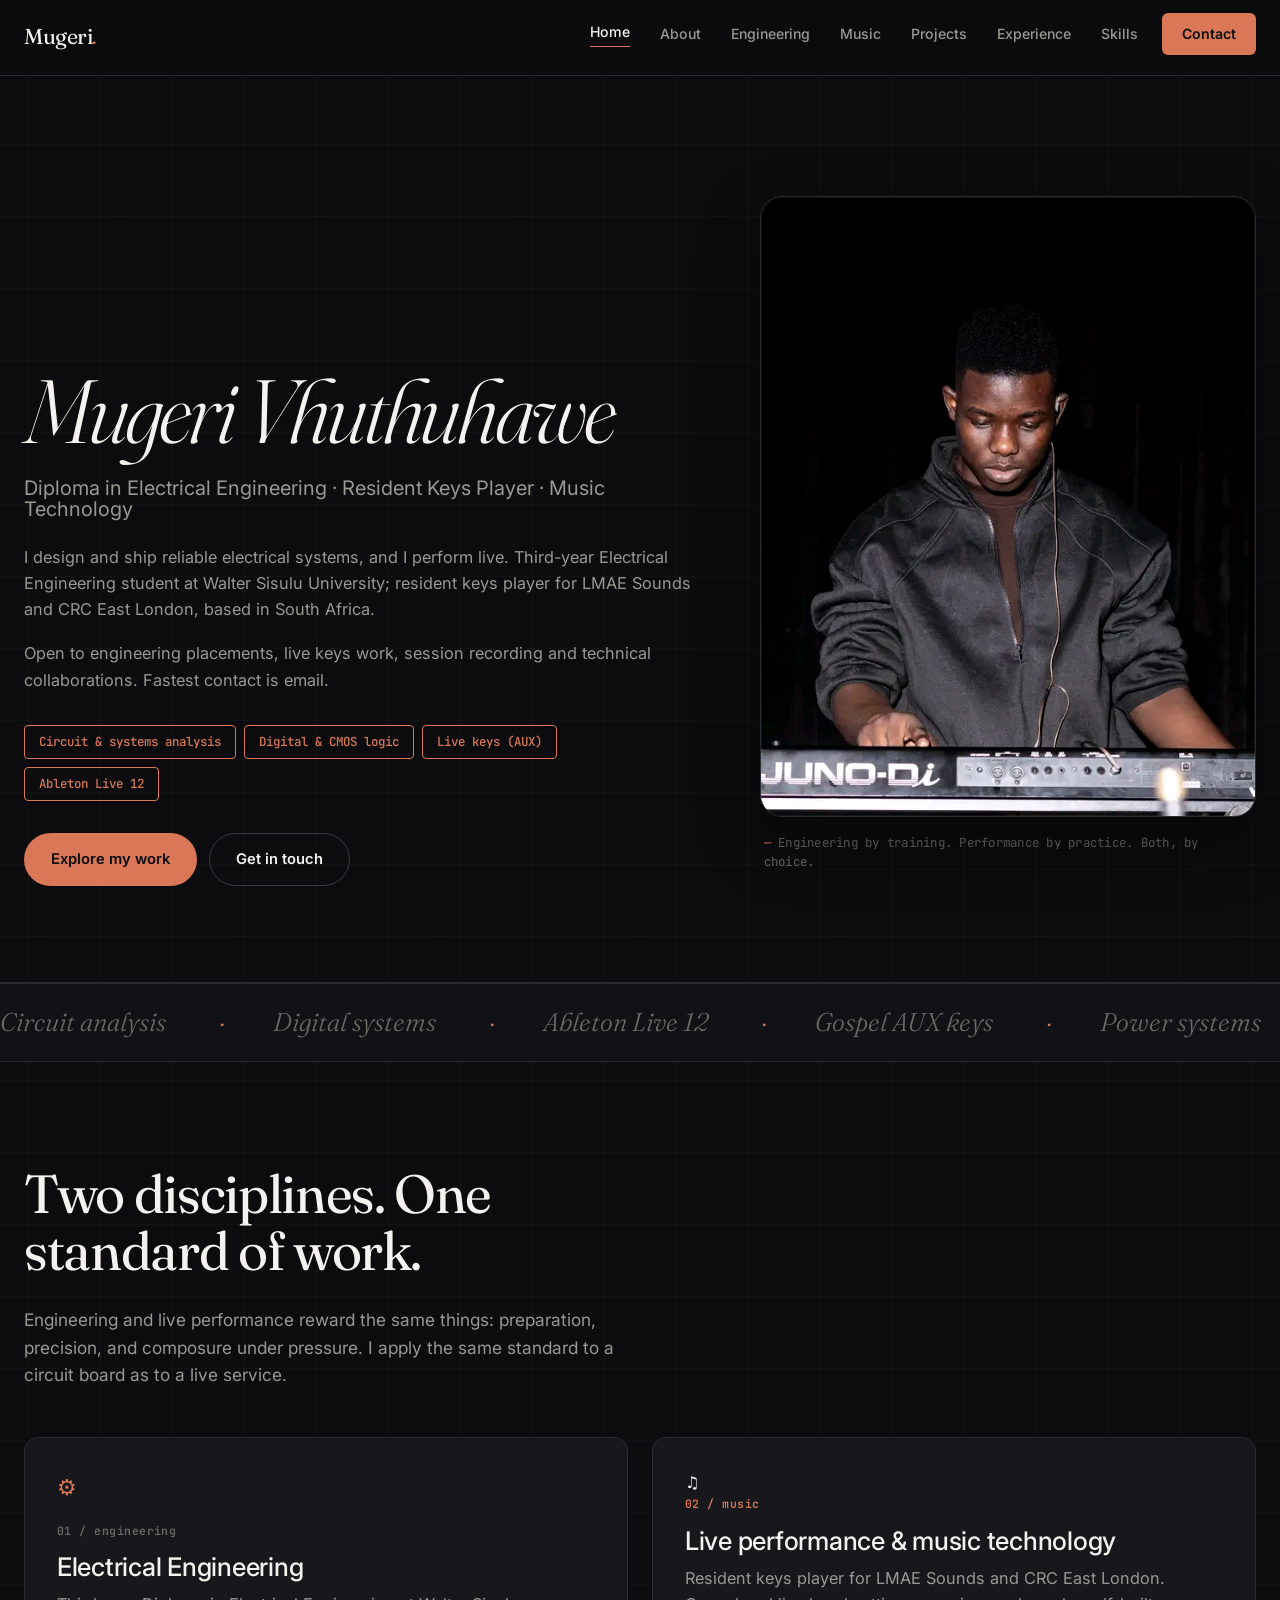
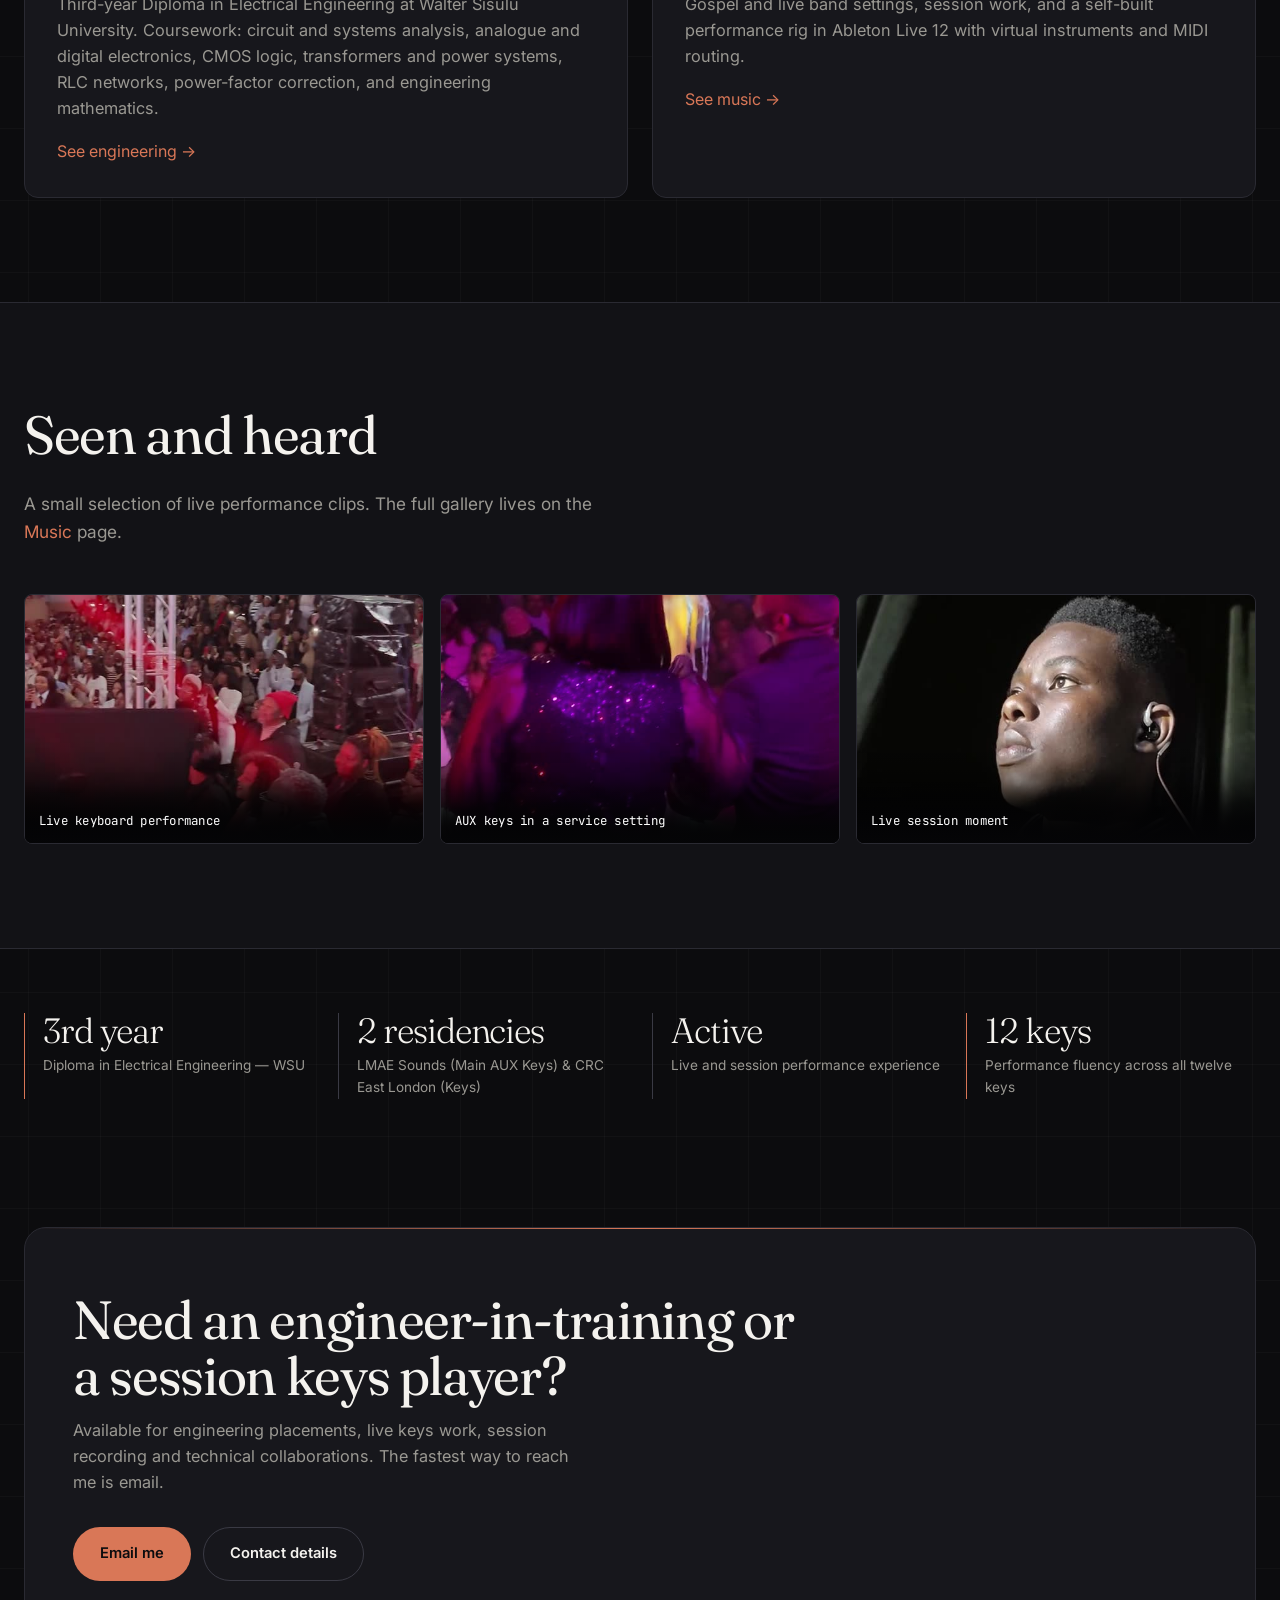
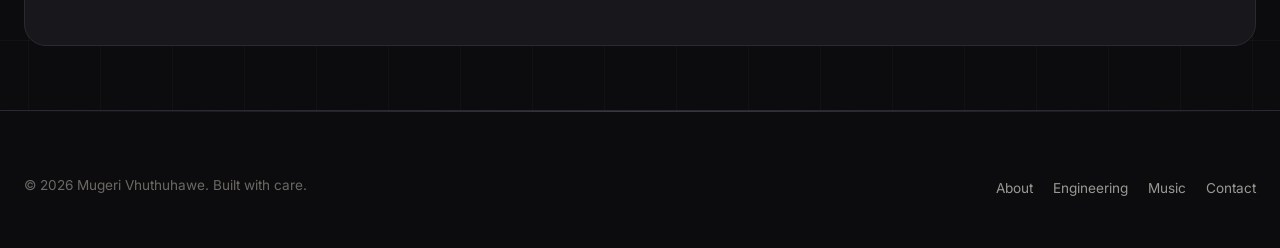
==== index.html @ f29e197b "Add favicon, compress large photos, add favicon links" ====
<!DOCTYPE html>
<html lang="en">
<head>
  <meta charset="UTF-8">
  <meta name="viewport" content="width=device-width, initial-scale=1">
  <meta name="description" content="Mugeri Vhuthuhawe — Electrical Engineering student, live keys player and music technology professional based in South Africa.">
  <title>Mugeri Vhuthuhawe — Engineering &amp; Music</title>
  <link rel="preconnect" href="https://fonts.googleapis.com">
  <link rel="preconnect" href="https://fonts.gstatic.com" crossorigin>
  <link href="https://fonts.googleapis.com/css2?family=Fraunces:ital,opsz,wght@0,9..144,300..700;1,9..144,300..700&family=Inter:wght@400;500;600;700&family=JetBrains+Mono:wght@400;500&display=swap" rel="stylesheet">
  <link rel="icon" type="image/svg+xml" href="favicon.svg">
  <link rel="stylesheet" href="css/styles.css">
  <script src="js/main.js" defer></script>
</head>
<body>
  <a class="skip-link" href="#main">Skip to content</a>

  <header class="site-header">
    <div class="container nav">
      <a class="brand" href="index.html">Mugeri<span>.</span></a>
      <button class="nav-toggle" aria-expanded="false" aria-label="Open navigation" aria-controls="site-nav">&#9776;</button>
      <ul class="nav-links" id="site-nav">
        <li><a href="index.html" aria-current="page">Home</a></li>
        <li><a href="about.html">About</a></li>
        <li><a href="engineering.html">Engineering</a></li>
        <li><a href="music.html">Music</a></li>
        <li><a href="projects.html">Projects</a></li>
        <li><a href="experience.html">Experience</a></li>
        <li><a href="skills.html">Skills</a></li>
        <li><a class="nav-cta" href="contact.html">Contact</a></li>
      </ul>
    </div>
  </header>

  <main id="main">
    <!-- HERO -->
    <section class="hero">
      <div class="container hero-inner">
        <div>
          <span class="eyebrow">Engineering &times; Music</span>
          <h1>
            <span class="name">Mugeri Vhuthuhawe</span>
            <span class="title">Diploma in Electrical Engineering &middot; Resident Keys Player &middot; Music Technology</span>
          </h1>
          <p class="lead">I design and ship reliable electrical systems, and I perform live. Third-year Electrical Engineering student at Walter Sisulu University; resident keys player for LMAE Sounds and CRC East London, based in South Africa.</p>
          <p>Open to engineering placements, live keys work, session recording and technical collaborations. Fastest contact is email.</p>
          <div class="hero-tags">
            <span class="tag tag--accent">Circuit &amp; systems analysis</span>
            <span class="tag tag--accent">Digital &amp; CMOS logic</span>
            <span class="tag tag--warm">Live keys (AUX)</span>
            <span class="tag tag--warm">Ableton Live 12</span>
          </div>
          <div class="btn-row">
            <a class="btn btn--primary" href="projects.html">Explore my work</a>
            <a class="btn btn--ghost" href="contact.html">Get in touch</a>
          </div>
        </div>
        <div class="hero-visual">
          <div class="hero-photo">
            <img src="assets/images/img-01.jpg" alt="Mugeri Vhuthuhawe" width="800" height="1000">
          </div>
          <p class="hero-note">Engineering by training. Performance by practice. Both, by choice.</p>
        </div>
      </div>
    </section>

    <!-- MARQUEE -->
    <div class="marquee" aria-hidden="true">
      <div class="marquee-track">
        <span>Circuit analysis</span>
        <span>Digital systems</span>
        <span>Ableton Live 12</span>
        <span>Gospel AUX keys</span>
        <span>Power systems</span>
        <span>Live performance</span>
        <span>Circuit analysis</span>
        <span>Digital systems</span>
        <span>Ableton Live 12</span>
        <span>Gospel AUX keys</span>
        <span>Power systems</span>
        <span>Live performance</span>
      </div>
    </div>

    <!-- TWO PILLARS -->
    <section class="section">
      <div class="container">
        <div class="section-head">
          <span class="eyebrow">How I'm built</span>
          <h2>Two disciplines. One standard of work.</h2>
          <p>Engineering and live performance reward the same things: preparation, precision, and composure under pressure. I apply the same standard to a circuit board as to a live service.</p>
        </div>
        <div class="grid-2">
          <article class="card pillar">
            <span class="icon" aria-hidden="true">&#9881;</span>
            <div class="card-num">01 / Engineering</div>
            <h3>Electrical Engineering</h3>
            <p>Third-year Diploma in Electrical Engineering at Walter Sisulu University. Coursework: circuit and systems analysis, analogue and digital electronics, CMOS logic, transformers and power systems, RLC networks, power-factor correction, and engineering mathematics.</p>
            <a href="engineering.html">See engineering &rarr;</a>
          </article>
          <article class="card pillar--music">
            <span class="icon" aria-hidden="true">&#9835;</span>
            <div class="card-num card-num--warm">02 / Music</div>
            <h3>Live performance &amp; music technology</h3>
            <p>Resident keys player for LMAE Sounds and CRC East London. Gospel and live band settings, session work, and a self-built performance rig in Ableton Live 12 with virtual instruments and MIDI routing.</p>
            <a href="music.html">See music &rarr;</a>
          </article>
        </div>
      </div>
    </section>

    <!-- FEATURED MEDIA -->
    <section class="section section--soft">
      <div class="container">
        <div class="section-head">
          <span class="eyebrow eyebrow--warm">Selected moments</span>
          <h2>Seen and heard</h2>
          <p>A small selection of live performance clips. The full gallery lives on the <a href="music.html">Music</a> page.</p>
        </div>
        <div class="media-grid">
          <figure class="media-item">
            <span class="play-badge">VIDEO</span>
            <video controls preload="metadata" poster="assets/posters/video-03.jpg" aria-label="Live keyboard performance, clip 1">
              <source src="assets/video/video-03.mp4" type="video/mp4">
              Your browser does not support embedded video.
            </video>
            <figcaption>Live keyboard performance</figcaption>
          </figure>
          <figure class="media-item">
            <span class="play-badge">VIDEO</span>
            <video controls preload="metadata" poster="assets/posters/video-05.jpg" aria-label="Live keyboard performance, clip 2">
              <source src="assets/video/video-05.mp4" type="video/mp4">
              Your browser does not support embedded video.
            </video>
            <figcaption>AUX keys in a service setting</figcaption>
          </figure>
          <figure class="media-item">
            <span class="play-badge">VIDEO</span>
            <video controls preload="metadata" poster="assets/posters/video-08.jpg" aria-label="Live keyboard performance, clip 3">
              <source src="assets/video/video-08.mp4" type="video/mp4">
              Your browser does not support embedded video.
            </video>
            <figcaption>Live session moment</figcaption>
          </figure>
        </div>
      </div>
    </section>

    <!-- QUICK FACTS -->
    <section class="section section--tight">
      <div class="container grid-4">
        <div class="stat">
          <span class="value">3rd year</span>
          <span class="label">Diploma in Electrical Engineering &mdash; WSU</span>
        </div>
        <div class="stat stat--warm">
          <span class="value">2 residencies</span>
          <span class="label">LMAE Sounds (Main AUX Keys) &amp; CRC East London (Keys)</span>
        </div>
        <div class="stat stat--warm">
          <span class="value">Active</span>
          <span class="label">Live and session performance experience</span>
        </div>
        <div class="stat">
          <span class="value">12 keys</span>
          <span class="label">Performance fluency across all twelve keys</span>
        </div>
      </div>
    </section>

    <!-- CTA -->
    <section class="section section--tight">
      <div class="container">
        <div class="cta">
          <span class="eyebrow">Let's talk</span>
          <h2>Need an engineer-in-training or a session keys player?</h2>
          <p>Available for engineering placements, live keys work, session recording and technical collaborations. The fastest way to reach me is email.</p>
          <div class="btn-row">
            <a class="btn btn--warm" href="mailto:mugerivhuthu360@gmail.com">Email me</a>
            <a class="btn btn--ghost" href="contact.html">Contact details</a>
          </div>
        </div>
      </div>
    </section>
  </main>

  <footer class="site-footer">
    <div class="container footer-inner">
      <p>&copy; <span data-year>2026</span> Mugeri Vhuthuhawe. Built with care.</p>
      <ul class="footer-links">
        <li><a href="about.html">About</a></li>
        <li><a href="engineering.html">Engineering</a></li>
        <li><a href="music.html">Music</a></li>
        <li><a href="contact.html">Contact</a></li>
      </ul>
    </div>
  </footer>
</body>
</html>
---- css/styles.css ----
/* ============================================================
   Mugeri Vhuthuhawe — Portfolio
   styles.css — editorial redesign
   ============================================================ */
/* Hallmark stamp: hallmark v2.0.0 · theme: custom · genre: editorial */
/* critique: no eyebrow, no tracked caps, no gradient blob, single accent */

:root {
  --bg: #0c0c0e;
  --bg-soft: #121216;
  --surface: #17171c;
  --surface-2: #1f1f26;
  --border: #2a2a32;
  --border-strong: #3a3a44;
  --text: #f4f2ee;
  --muted: #9a9892;
  --muted-2: #6b6964;
  --accent: #d97757;
  --accent-soft: rgba(217, 119, 87, 0.14);
  --accent-glow: rgba(217, 119, 87, 0.35);
  --radius: 14px;
  --radius-sm: 8px;
  --radius-lg: 22px;
  --shadow: 0 24px 60px rgba(0, 0, 0, 0.45);
  --shadow-soft: 0 8px 24px rgba(0, 0, 0, 0.25);
  --max: 1240px;
  --measure: 62ch;
  --nav-h: 76px;
  --font-display: "Fraunces", "Iowan Old Style", "Times New Roman", serif;
  --font-body: "Inter", "Segoe UI", system-ui, -apple-system, sans-serif;
  --font-mono: "JetBrains Mono", ui-monospace, "SFMono-Regular", monospace;
}

* { box-sizing: border-box; }

html {
  scroll-behavior: smooth;
  scroll-padding-top: calc(var(--nav-h) + 24px);
  overflow-x: clip;
}
body {
  margin: 0;
  background: var(--bg);
  color: var(--text);
  font-family: var(--font-body);
  font-size: 16px;
  line-height: 1.6;
  -webkit-font-smoothing: antialiased;
  text-rendering: optimizeLegibility;
  overflow-x: clip;
  background-image:
    linear-gradient(rgba(255,255,255,0.025) 1px, transparent 1px),
    linear-gradient(90deg, rgba(255,255,255,0.025) 1px, transparent 1px);
  background-size: 72px 72px;
  background-position: center top;
}

img, video { max-width: 100%; display: block; }

a { color: var(--accent); text-decoration: none; transition: color 0.18s ease; }
a:hover { color: #e99374; }

p { margin: 0 0 1.1em; color: var(--muted); }
ul, ol { color: var(--muted); padding-left: 1.2em; }
li { margin-bottom: 0.45em; }
strong { color: var(--text); font-weight: 600; }

h1, h2, h3, h4 {
  font-family: var(--font-display);
  font-weight: 400;
  line-height: 1.05;
  margin: 0 0 0.5em;
  letter-spacing: -0.025em;
  color: var(--text);
  overflow-wrap: break-word;
  min-width: 0;
}
h1 { font-size: clamp(3rem, 7vw, 6.4rem); font-weight: 300; letter-spacing: -0.035em; }
h2 { font-size: clamp(2rem, 4.2vw, 3.6rem); font-weight: 400; }
h3 { font-size: clamp(1.25rem, 2vw, 1.6rem); font-weight: 500; font-family: var(--font-body); letter-spacing: -0.01em; }
p { font-size: 1.02rem; }

::selection { background: var(--accent); color: #0c0c0e; }

:focus-visible {
  outline: 2px solid var(--accent);
  outline-offset: 3px;
  border-radius: 4px;
}

.skip-link {
  position: absolute;
  left: -9999px;
  top: 0;
  z-index: 1000;
  background: var(--accent);
  color: #0c0c0e;
  padding: 12px 18px;
  font-weight: 700;
  font-family: var(--font-body);
}
.skip-link:focus { left: 12px; top: 12px; }

/* ---------- Layout helpers ---------- */
.container { width: min(100% - 48px, var(--max)); margin-inline: auto; }
.section { padding: 104px 0; }
.section--tight { padding: 64px 0; }
.section--soft { background: var(--bg-soft); border-top: 1px solid var(--border); border-bottom: 1px solid var(--border); }
.section-head { max-width: var(--measure); margin-bottom: 48px; }
.section-head p { font-size: 1.08rem; }
.section-head .lede { font-size: 1.18rem; color: var(--text); font-family: var(--font-display); font-weight: 300; line-height: 1.3; }

.eyebrow { display: none; } /* removed: AI tell */

.split {
  display: grid;
  grid-template-columns: 1fr 1fr;
  gap: 64px;
  align-items: start;
}
.grid-2, .grid-3, .grid-4 {
  display: grid;
  gap: 24px;
}
.grid-2 { grid-template-columns: repeat(2, minmax(0, 1fr)); }
.grid-3 { grid-template-columns: repeat(3, minmax(0, 1fr)); }
.grid-4 { grid-template-columns: repeat(4, minmax(0, 1fr)); }

/* ---------- Header / nav ---------- */
.site-header {
  position: sticky;
  top: 0;
  z-index: 100;
  height: var(--nav-h);
  background: rgba(12, 12, 14, 0.78);
  backdrop-filter: blur(18px) saturate(140%);
  -webkit-backdrop-filter: blur(18px) saturate(140%);
  border-bottom: 1px solid var(--border);
}
.nav {
  height: 100%;
  display: flex;
  align-items: center;
  justify-content: space-between;
  gap: 24px;
}
.brand {
  font-family: var(--font-display);
  font-weight: 400;
  font-size: 1.35rem;
  letter-spacing: -0.02em;
  color: var(--text);
  flex-shrink: 0;
}
.brand span { color: var(--accent); font-style: italic; }
.brand:hover { color: var(--text); }

.nav-toggle {
  display: none;
  background: transparent;
  border: 1px solid var(--border);
  color: var(--text);
  width: 44px;
  height: 44px;
  border-radius: var(--radius-sm);
  font-size: 1.2rem;
  cursor: pointer;
}
.nav-links {
  display: flex;
  align-items: center;
  gap: 2px;
  list-style: none;
  margin: 0;
  padding: 0;
  flex-wrap: wrap;
}
.nav-links a {
  display: block;
  padding: 9px 14px;
  color: var(--muted);
  font-size: 0.88rem;
  font-weight: 500;
  border-radius: 6px;
  transition: color 0.18s ease, background 0.18s ease;
  font-family: var(--font-body);
}
.nav-links a:hover { color: var(--text); }
.nav-links a[aria-current="page"] { color: var(--text); }
.nav-links a[aria-current="page"]::after {
  content: "";
  display: block;
  height: 1px;
  background: var(--accent);
  margin-top: 2px;
}
.nav-cta {
  background: var(--accent) !important;
  color: #0c0c0e !important;
  padding: 10px 20px !important;
  border-radius: 999px;
  font-weight: 600 !important;
  margin-left: 8px;
}
.nav-cta:hover { background: #e99374 !important; color: #0c0c0e !important; }

/* ---------- Buttons ---------- */
.btn {
  display: inline-flex;
  align-items: center;
  gap: 8px;
  padding: 14px 26px;
  border-radius: 999px;
  font-weight: 600;
  font-size: 0.92rem;
  border: 1px solid transparent;
  transition: transform 0.2s ease, background 0.2s ease, border-color 0.2s ease, color 0.2s ease;
  font-family: var(--font-body);
  cursor: pointer;
}
.btn:hover { transform: translateY(-1px); }
.btn--primary { background: var(--accent); color: #0c0c0e; }
.btn--primary:hover { background: #e99374; color: #0c0c0e; }
.btn--warm { background: var(--accent); color: #0c0c0e; }
.btn--warm:hover { background: #e99374; color: #0c0c0e; }
.btn--ghost { border-color: var(--border-strong); color: var(--text); background: transparent; }
.btn--ghost:hover { border-color: var(--accent); color: var(--accent); }
.btn-row { display: flex; flex-wrap: wrap; gap: 12px; margin-top: 32px; }

/* ---------- Hero ---------- */
.hero {
  position: relative;
  overflow: hidden;
  padding: 120px 0 96px;
  border-bottom: 1px solid var(--border);
}
.hero::before {
  content: "";
  position: absolute;
  inset: 0;
  background:
    radial-gradient(1px 1px at 20% 30%, rgba(255,255,255,0.18), transparent),
    radial-gradient(1px 1px at 60% 70%, rgba(255,255,255,0.12), transparent),
    radial-gradient(1px 1px at 80% 20%, rgba(255,255,255,0.15), transparent);
  background-size: 200px 200px;
  opacity: 0.6;
  pointer-events: none;
}
.hero-inner { display: grid; grid-template-columns: 1.15fr 0.85fr; gap: 64px; align-items: end; position: relative; z-index: 1; }
.hero h1 { margin-bottom: 24px; }
.hero h1 .name { display: block; font-style: italic; }
.hero h1 .title {
  display: block;
  font-family: var(--font-body);
  font-size: clamp(1rem, 2vw, 1.25rem);
  font-weight: 400;
  color: var(--muted);
  letter-spacing: 0;
  margin-top: 20px;
  font-style: normal;
  max-width: 46ch;
}
.hero .lede { max-width: 48ch; font-size: 1.18rem; color: var(--text); font-family: var(--font-display); font-weight: 300; line-height: 1.3; }
.hero-tags { display: flex; flex-wrap: wrap; gap: 8px; margin-top: 32px; }
.tag {
  border: 1px solid var(--border-strong);
  background: transparent;
  color: var(--muted);
  padding: 6px 14px;
  border-radius: 4px;
  font-size: 0.78rem;
  font-weight: 500;
  font-family: var(--font-mono);
  letter-spacing: 0;
}
.tag--accent { border-color: var(--accent); color: var(--accent); }
.tag--warm { border-color: var(--accent); color: var(--accent); }

.hero-visual { display: grid; gap: 16px; position: relative; }
.hero-photo {
  border-radius: var(--radius-lg);
  overflow: hidden;
  border: 1px solid var(--border);
  box-shadow: var(--shadow);
  background: var(--surface);
  aspect-ratio: 4 / 5;
  position: relative;
}
.hero-photo::after {
  content: "";
  position: absolute;
  inset: 0;
  box-shadow: inset 0 0 0 1px rgba(255,255,255,0.06);
  pointer-events: none;
  border-radius: var(--radius-lg);
}
.hero-photo img { width: 100%; height: 100%; object-fit: cover; filter: grayscale(0.15) contrast(1.05); }
.hero-note {
  font-size: 0.78rem;
  color: var(--muted-2);
  font-family: var(--font-mono);
  letter-spacing: 0.02em;
  text-align: left;
  padding-left: 4px;
}
.hero-note::before { content: "— "; color: var(--accent); }

/* ---------- Cards ---------- */
.card {
  background: var(--surface);
  border: 1px solid var(--border);
  border-radius: var(--radius);
  padding: 32px;
  transition: border-color 0.25s ease, transform 0.25s ease;
  position: relative;
}
.card:hover { border-color: var(--border-strong); }
.card h3 { margin-bottom: 10px; }
.card p:last-child { margin-bottom: 0; }
.card--warm { border-top: 2px solid var(--accent); }
.card-num {
  font-size: 0.72rem;
  font-weight: 600;
  letter-spacing: 0.04em;
  color: var(--muted-2);
  margin-bottom: 14px;
  font-family: var(--font-mono);
  text-transform: lowercase;
}
.card-num--warm { color: var(--accent); }

.pillar { border-top: 1px solid var(--border); }
.pillar .icon {
  font-size: 1.4rem;
  margin-bottom: 16px;
  display: block;
  color: var(--accent);
  font-family: var(--font-mono);
}

.stat {
  border-left: 1px solid var(--accent);
  padding-left: 18px;
}
.stat--warm { border-left-color: var(--border-strong); }
.stat .value {
  display: block;
  font-family: var(--font-display);
  font-size: 2.2rem;
  font-weight: 300;
  color: var(--text);
  line-height: 1.05;
  letter-spacing: -0.03em;
}
.stat .label { font-size: 0.85rem; color: var(--muted); margin-top: 6px; display: block; }

/* ---------- Lists ---------- */
.check-list { list-style: none; padding: 0; }
.check-list li {
  position: relative;
  padding-left: 24px;
  margin-bottom: 10px;
}
.check-list li::before {
  content: "";
  position: absolute;
  left: 0;
  top: 0.7em;
  width: 6px;
  height: 6px;
  border-radius: 50%;
  background: var(--accent);
}
.check-list--warm li::before { background: var(--muted-2); }

.chip-list { display: flex; flex-wrap: wrap; gap: 8px; list-style: none; padding: 0; margin: 0; }
.chip-list li {
  margin: 0;
  background: transparent;
  border: 1px solid var(--border);
  color: var(--text);
  padding: 6px 14px;
  border-radius: 4px;
  font-size: 0.84rem;
  font-weight: 500;
  font-family: var(--font-mono);
}

/* ---------- Gallery / media ---------- */
.media-grid {
  display: grid;
  grid-template-columns: repeat(3, minmax(0, 1fr));
  gap: 16px;
}
.media-item {
  position: relative;
  border-radius: var(--radius-sm);
  overflow: hidden;
  border: 1px solid var(--border);
  background: var(--surface);
  aspect-ratio: 16 / 10;
}
.media-item img, .media-item video {
  width: 100%;
  height: 100%;
  object-fit: cover;
  transition: transform 0.4s ease;
  filter: grayscale(0.1);
}
.media-item:hover img, .media-item:hover video { transform: scale(1.03); filter: grayscale(0); }
.media-item figcaption {
  position: absolute;
  inset: auto 0 0 0;
  padding: 28px 14px 12px;
  background: linear-gradient(transparent, rgba(5, 5, 7, 0.92));
  font-size: 0.78rem;
  color: #fff;
  font-family: var(--font-mono);
  letter-spacing: 0.02em;
}
.play-badge {
  position: absolute;
  top: 10px;
  left: 10px;
  background: rgba(12, 12, 14, 0.85);
  border: 1px solid var(--border);
  color: var(--muted);
  font-size: 0.68rem;
  font-weight: 600;
  padding: 3px 9px;
  border-radius: 3px;
  letter-spacing: 0.08em;
  font-family: var(--font-mono);
}
.photo-grid {
  display: grid;
  grid-template-columns: repeat(4, minmax(0, 1fr));
  gap: 12px;
}
.photo-grid figure { margin: 0; }
.photo-grid .media-item { aspect-ratio: 1 / 1; border-radius: var(--radius-sm); }

figure { margin: 0; }

/* ---------- Timeline ---------- */
.timeline { position: relative; padding-left: 28px; }
.timeline::before {
  content: "";
  position: absolute;
  left: 6px;
  top: 8px;
  bottom: 8px;
  width: 1px;
  background: var(--border-strong);
}
.timeline-item { position: relative; margin-bottom: 40px; }
.timeline-item::before {
  content: "";
  position: absolute;
  left: -28px;
  top: 10px;
  width: 9px;
  height: 9px;
  border-radius: 50%;
  background: var(--bg);
  border: 1px solid var(--accent);
}
.timeline-item--warm::before { border-color: var(--muted-2); }
.timeline-item h3 { margin-bottom: 4px; }
.timeline-item .meta { font-size: 0.82rem; color: var(--accent); font-weight: 600; margin-bottom: 10px; font-family: var(--font-mono); }
.timeline-item--warm .meta { color: var(--muted); }

/* ---------- Project article ---------- */
.project { padding: 0; }
.project-grid { display: grid; grid-template-columns: 1fr 1fr; gap: 48px; align-items: center; }
.project--reverse .project-grid > div:first-child { order: 2; }
.project .label {
  font-size: 0.72rem;
  font-weight: 600;
  letter-spacing: 0.04em;
  text-transform: lowercase;
  color: var(--accent);
  margin-bottom: 12px;
  font-family: var(--font-mono);
}
.project--eng .label { color: var(--muted); }
.project video, .project img {
  width: 100%;
  border-radius: var(--radius);
  border: 1px solid var(--border);
  aspect-ratio: 16 / 10;
  object-fit: cover;
}

/* ---------- Call to action ---------- */
.cta {
  background: var(--surface);
  border: 1px solid var(--border);
  border-radius: var(--radius-lg);
  padding: 64px 48px;
  text-align: left;
  position: relative;
  overflow: hidden;
}
.cta::before {
  content: "";
  position: absolute;
  top: 0; left: 0; right: 0;
  height: 1px;
  background: linear-gradient(90deg, transparent, var(--accent), transparent);
}
.cta h2 { margin-bottom: 12px; max-width: 22ch; }
.cta p { max-width: 52ch; }
.cta .btn-row { justify-content: flex-start; }

/* ---------- Contact ---------- */
.contact-card {
  background: var(--surface);
  border: 1px solid var(--border);
  border-radius: var(--radius);
  padding: 8px 32px;
}
.contact-row {
  display: flex;
  gap: 20px;
  align-items: flex-start;
  padding: 22px 0;
  border-bottom: 1px solid var(--border);
}
.contact-row:last-child { border-bottom: 0; }
.contact-icon {
  flex: 0 0 40px;
  height: 40px;
  border-radius: 8px;
  background: transparent;
  border: 1px solid var(--border-strong);
  color: var(--accent);
  display: grid;
  place-items: center;
  font-weight: 700;
  font-family: var(--font-mono);
  font-size: 0.85rem;
}
.contact-row h3 { font-size: 0.95rem; margin: 0 0 2px; font-family: var(--font-body); font-weight: 600; }
.contact-row p { margin: 0; font-size: 0.92rem; word-break: break-word; }

/* ---------- Footer ---------- */
.site-footer {
  border-top: 1px solid var(--border);
  background: var(--bg);
  padding: 64px 0 40px;
  margin-top: 0;
  position: relative;
}
.site-footer::before {
  content: "";
  position: absolute;
  top: 0; left: 0; right: 0;
  height: 1px;
  background: linear-gradient(90deg, transparent, var(--border-strong), transparent);
}
.footer-inner { display: flex; flex-wrap: wrap; gap: 24px; justify-content: space-between; align-items: flex-start; }
.footer-inner p { margin: 0; font-size: 0.85rem; color: var(--muted-2); max-width: 40ch; }
.footer-links { display: flex; flex-wrap: wrap; gap: 20px; list-style: none; padding: 0; margin: 0; }
.footer-links a { color: var(--muted); font-size: 0.85rem; transition: color 0.18s ease; }
.footer-links a:hover { color: var(--accent); }
.footer-colophon {
  font-family: var(--font-mono);
  font-size: 0.72rem;
  color: var(--muted-2);
  letter-spacing: 0.02em;
  margin-top: 40px;
  padding-top: 24px;
  border-top: 1px solid var(--border);
  display: flex;
  justify-content: space-between;
  flex-wrap: wrap;
  gap: 12px;
}

/* ---------- Marquee ---------- */
.marquee {
  overflow: hidden;
  border-top: 1px solid var(--border);
  border-bottom: 1px solid var(--border);
  padding: 18px 0;
  background: var(--bg-soft);
}
.marquee-track {
  display: flex;
  gap: 48px;
  white-space: nowrap;
  animation: marquee 40s linear infinite;
  font-family: var(--font-display);
  font-size: 1.6rem;
  font-weight: 300;
  color: var(--muted-2);
  font-style: italic;
}
.marquee-track span { display: inline-block; }
.marquee-track span::after { content: " ·"; color: var(--accent); margin-left: 48px; }
@keyframes marquee { from { transform: translateX(0); } to { transform: translateX(-50%); } }

/* ---------- Pull quote ---------- */
.pull-quote {
  font-family: var(--font-display);
  font-size: clamp(1.6rem, 3vw, 2.4rem);
  font-weight: 300;
  line-height: 1.25;
  color: var(--text);
  border-left: 2px solid var(--accent);
  padding-left: 28px;
  margin: 0;
  max-width: 28ch;
  font-style: italic;
}
.pull-quote cite {
  display: block;
  margin-top: 18px;
  font-family: var(--font-mono);
  font-size: 0.78rem;
  color: var(--muted-2);
  font-style: normal;
  letter-spacing: 0.02em;
}

/* ---------- Bento ---------- */
.bento {
  display: grid;
  grid-template-columns: repeat(6, minmax(0, 1fr));
  gap: 16px;
}
.bento > * { grid-column: span 2; }
.bento .bento-wide { grid-column: span 4; }
.bento .bento-tall { grid-row: span 2; }
.bento .bento-cell {
  background: var(--surface);
  border: 1px solid var(--border);
  border-radius: var(--radius);
  padding: 28px;
  display: flex;
  flex-direction: column;
  justify-content: space-between;
  min-height: 180px;
  transition: border-color 0.25s ease;
}
.bento .bento-cell:hover { border-color: var(--border-strong); }
.bento .bento-cell .num {
  font-family: var(--font-display);
  font-size: 3rem;
  font-weight: 300;
  color: var(--accent);
  line-height: 1;
  letter-spacing: -0.03em;
}
.bento .bento-cell p { margin: 0; font-size: 0.9rem; }

/* ---------- Responsive ---------- */
@media (max-width: 980px) {
  .nav-toggle { display: block; }
  .nav-links {
    display: none;
    position: absolute;
    top: var(--nav-h);
    left: 0;
    right: 0;
    background: var(--bg-soft);
    border-bottom: 1px solid var(--border);
    padding: 14px 20px 20px;
    flex-direction: column;
    align-items: stretch;
    max-height: calc(100vh - var(--nav-h));
    overflow-y: auto;
  }
  .nav-links.is-open { display: flex; }
  .nav-links a { padding: 12px 14px; }
  .nav-cta { text-align: center; margin-left: 0; }
  .hero-inner { grid-template-columns: 1fr; gap: 40px; align-items: start; }
  .hero-visual { max-width: 360px; }
  .hero { padding: 88px 0 72px; }
  .split { grid-template-columns: 1fr; gap: 40px; }
  .grid-4 { grid-template-columns: repeat(2, minmax(0, 1fr)); }
  .media-grid { grid-template-columns: repeat(2, minmax(0, 1fr)); }
  .photo-grid { grid-template-columns: repeat(3, minmax(0, 1fr)); }
  .bento { grid-template-columns: repeat(2, minmax(0, 1fr)); }
  .bento > *, .bento .bento-wide { grid-column: span 1; }
  .project-grid { grid-template-columns: 1fr; gap: 32px; }
  .project--reverse .project-grid > div:first-child { order: 0; }
}
@media (max-width: 720px) {
  .section { padding: 72px 0; }
  .split, .grid-2, .grid-3, .grid-4, .project-grid { grid-template-columns: 1fr; }
  .photo-grid { grid-template-columns: repeat(2, minmax(0, 1fr)); }
  .hero { padding: 72px 0 56px; }
  .cta { padding: 40px 24px; }
  .hero h1 { font-size: clamp(2.6rem, 11vw, 4rem); }
  .media-grid { grid-template-columns: 1fr; }
  .bento { grid-template-columns: 1fr; }
}
@media (max-width: 420px) {
  .photo-grid { grid-template-columns: 1fr; }
  .container { width: min(100% - 32px, var(--max)); }
}

@media (prefers-reduced-motion: reduce) {
  html { scroll-behavior: auto; }
  *, *::before, *::after {
    animation-duration: 0.01ms !important;
    animation-iteration-count: 1 !important;
    transition-duration: 0.01ms !important;
  }
  .marquee-track { animation: none; }
}

/* print */
@media print {
  body { background: #fff; color: #000; }
}
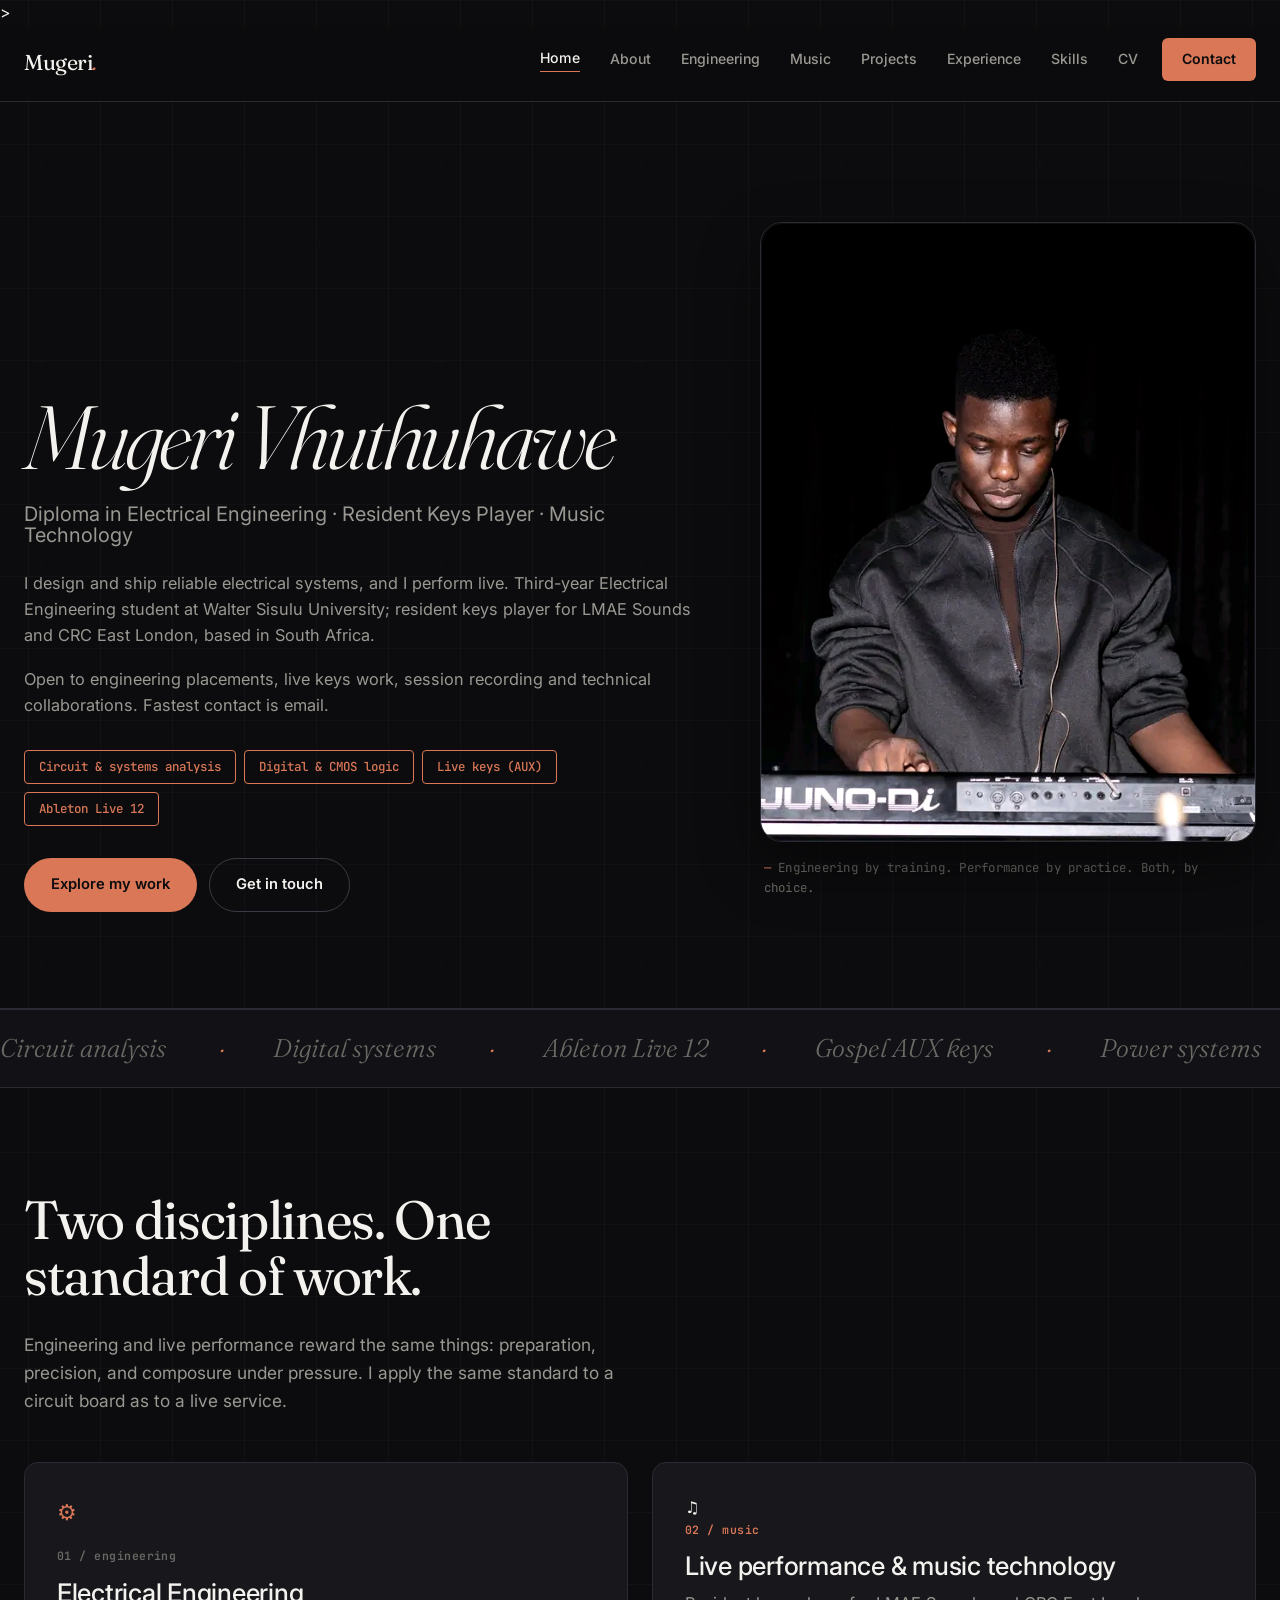
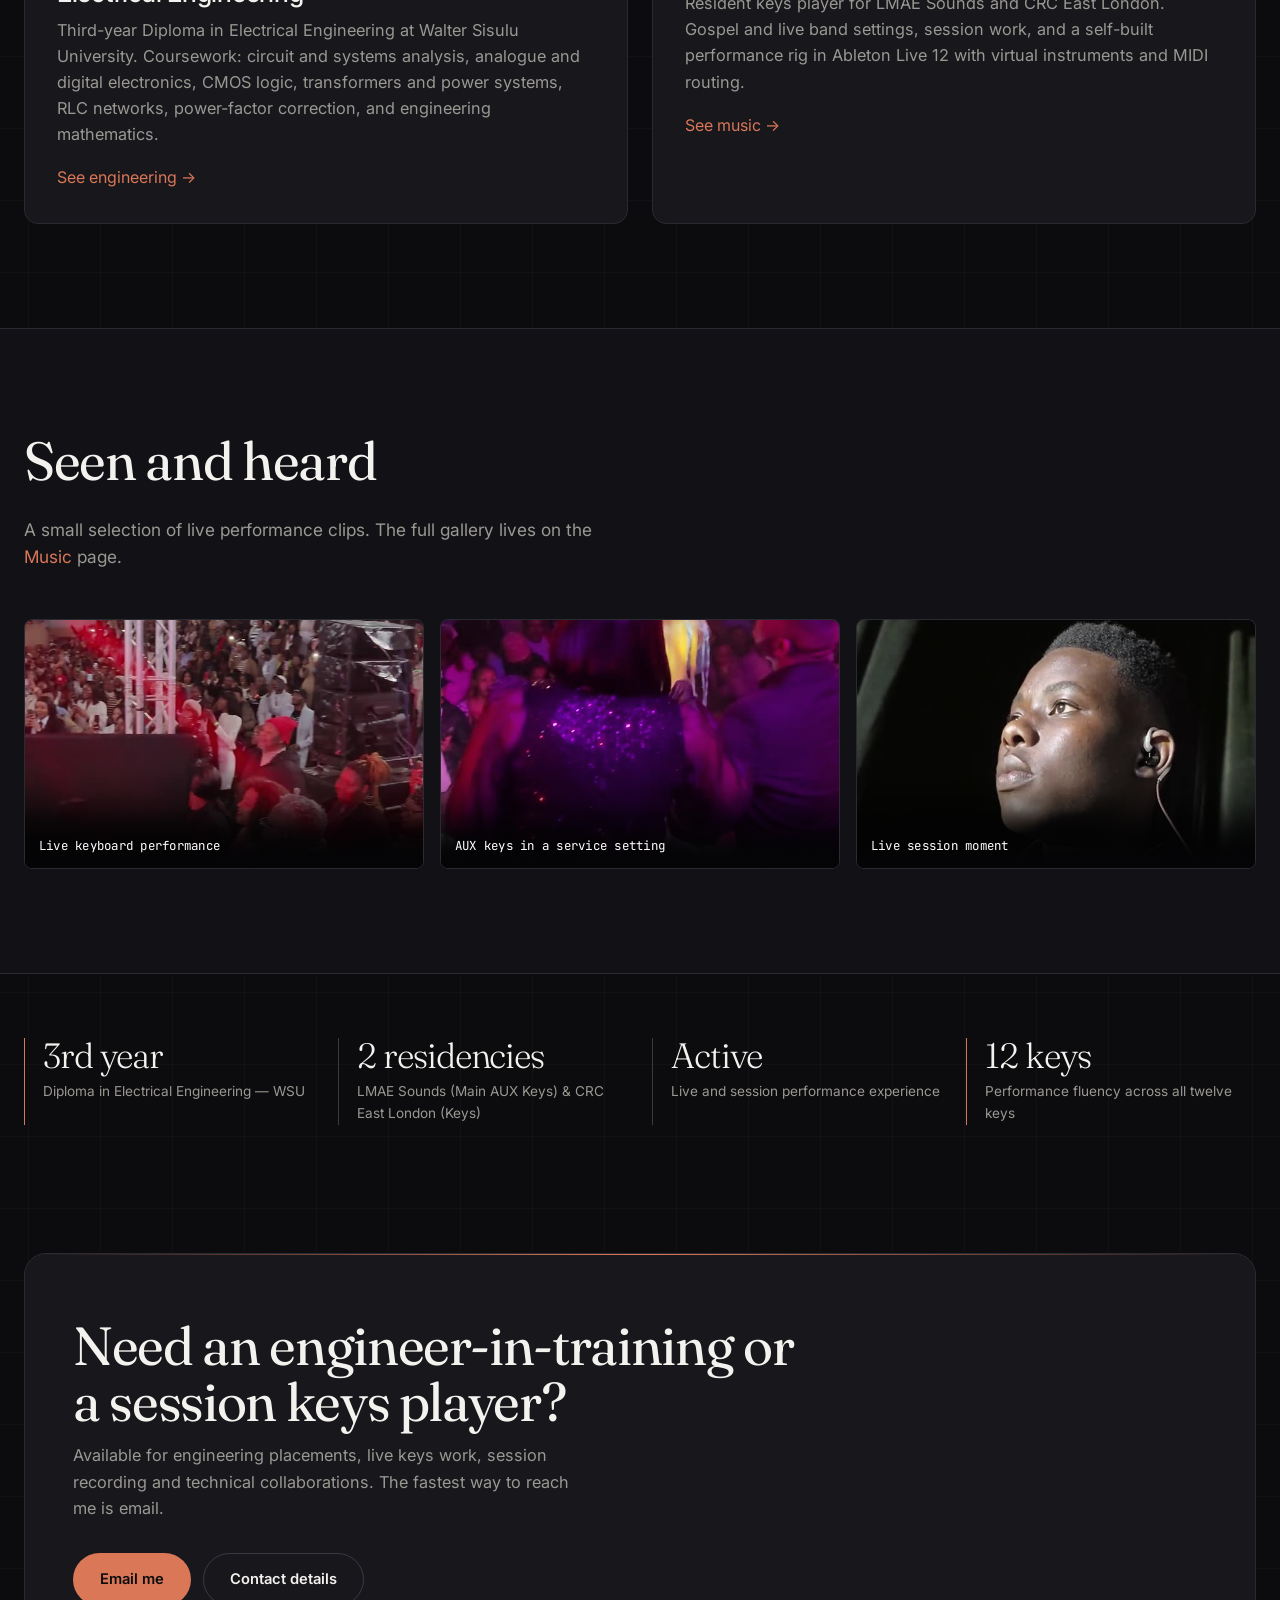
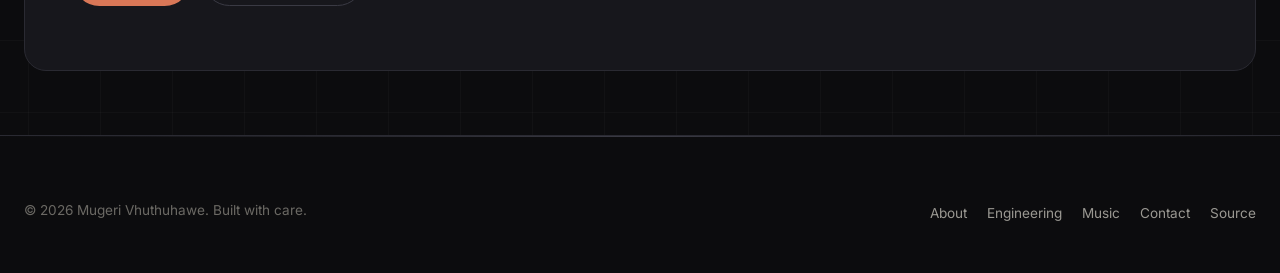
==== commit 1ceeede2: "Improve: contact form, source link, OG dims, WebSite schema, back-to-top" ====
--- a/index.html
+++ b/index.html
@@ -9,9 +9,22 @@
   <link rel="preconnect" href="https://fonts.gstatic.com" crossorigin>
   <link href="https://fonts.googleapis.com/css2?family=Fraunces:ital,opsz,wght@0,9..144,300..700;1,9..144,300..700&family=Inter:wght@400;500;600;700&family=JetBrains+Mono:wght@400;500&display=swap" rel="stylesheet">
   <link rel="icon" type="image/svg+xml" href="favicon.svg">
+  <link rel="preload" as="image" href="assets/images/img-01.jpg">
   <link rel="stylesheet" href="css/styles.css">
   <script src="js/main.js" defer></script>
-</head>
+<link rel="canonical" href="https://mugerivhuthu360-ship-it.github.io/mugeri-portfolio/">
+<meta property="og:title" content="Mugeri Vhuthuhawe — Electrical Engineering & Live Keys">
+<meta property="og:description" content="Mugeri Vhuthuhawe: third-year Electrical Engineering student and resident keys player. Engineering, live performance, session work and music technology. Based in South Africa.">
+<meta property="og:type" content="website">
+<meta property="og:url" content="https://mugerivhuthu360-ship-it.github.io/mugeri-portfolio/">
+<meta property="og:image" content="https://mugerivhuthu360-ship-it.github.io/mugeri-portfolio/assets/og-image.png"
+<meta property="og:image:width" content="1200">
+<meta property="og:image:height" content="630">>
+<meta name="twitter:card" content="summary_large_image">
+<meta name="twitter:title" content="Mugeri Vhuthuhawe — Electrical Engineering & Live Keys">
+<meta name="twitter:description" content="Mugeri Vhuthuhawe: third-year Electrical Engineering student and resident keys player. Engineering, live performance, session work and music technology. Based in South Africa."><script type="application/ld+json">
+{"@context":"https://schema.org","@type":"Person","name":"Mugeri Vhuthuhawe","jobTitle":"Electrical Engineering student and live keys player","url":"https://mugerivhuthu360-ship-it.github.io/mugeri-portfolio/","sameAs":[],"address":{"@type":"PostalAddress","addressCountry":"ZA"},"knowsAbout":["Electrical Engineering","Circuit analysis","Digital systems","Live keyboard performance","Music technology","Ableton Live"],"email":"mailto:mugerivhuthu360@gmail.com"}
+</script><script type="application/ld+json">{"@context":"https://schema.org","@type":"WebSite","name":"Mugeri Vhuthuhawe","url":"https://mugerivhuthu360-ship-it.github.io/mugeri-portfolio/","description":"Electrical Engineering student and live keys player. Portfolio of Mugeri Vhuthuhawe.","author":{"@type":"Person","name":"Mugeri Vhuthuhawe"}}</script></head>
 <body>
   <a class="skip-link" href="#main">Skip to content</a>
 
@@ -27,6 +40,7 @@
         <li><a href="projects.html">Projects</a></li>
         <li><a href="experience.html">Experience</a></li>
         <li><a href="skills.html">Skills</a></li>
+        <li><a href="cv.html">CV</a></li>
         <li><a class="nav-cta" href="contact.html">Contact</a></li>
       </ul>
     </div>
@@ -192,6 +206,7 @@
         <li><a href="engineering.html">Engineering</a></li>
         <li><a href="music.html">Music</a></li>
         <li><a href="contact.html">Contact</a></li>
+        <li><a href="https://github.com/mugerivhuthu360-ship-it/mugeri-portfolio" target="_blank" rel="noopener">Source</a></li>
       </ul>
     </div>
   </footer>
--- a/css/styles.css
+++ b/css/styles.css
@@ -712,6 +712,42 @@
   .marquee-track { animation: none; }
 }
 
+/* ---------- Back to top ---------- */
+.back-to-top {
+  position: fixed;
+  right: 20px;
+  bottom: 20px;
+  width: 44px;
+  height: 44px;
+  border-radius: 50%;
+  border: 1px solid var(--border-strong);
+  background: var(--surface);
+  color: var(--accent);
+  font-size: 1.2rem;
+  cursor: pointer;
+  opacity: 0;
+  pointer-events: none;
+  transition: opacity 0.25s ease, transform 0.25s ease;
+  z-index: 90;
+  display: grid;
+  place-items: center;
+}
+.back-to-top.is-visible { opacity: 1; pointer-events: auto; }
+.back-to-top:hover { transform: translateY(-2px); border-color: var(--accent); }
+
+/* ---------- Scroll reveal (progressive enhancement) ---------- */
+.reveal { opacity: 1; transform: none; }
+.js .reveal {
+  opacity: 0;
+  transform: translateY(18px);
+  transition: opacity 0.7s ease, transform 0.7s ease;
+}
+.js .reveal.is-visible { opacity: 1; transform: none; }
+
+@media (prefers-reduced-motion: reduce) {
+  .js .reveal { opacity: 1; transform: none; transition: none; }
+}
+
 /* print */
 @media print {
   body { background: #fff; color: #000; }
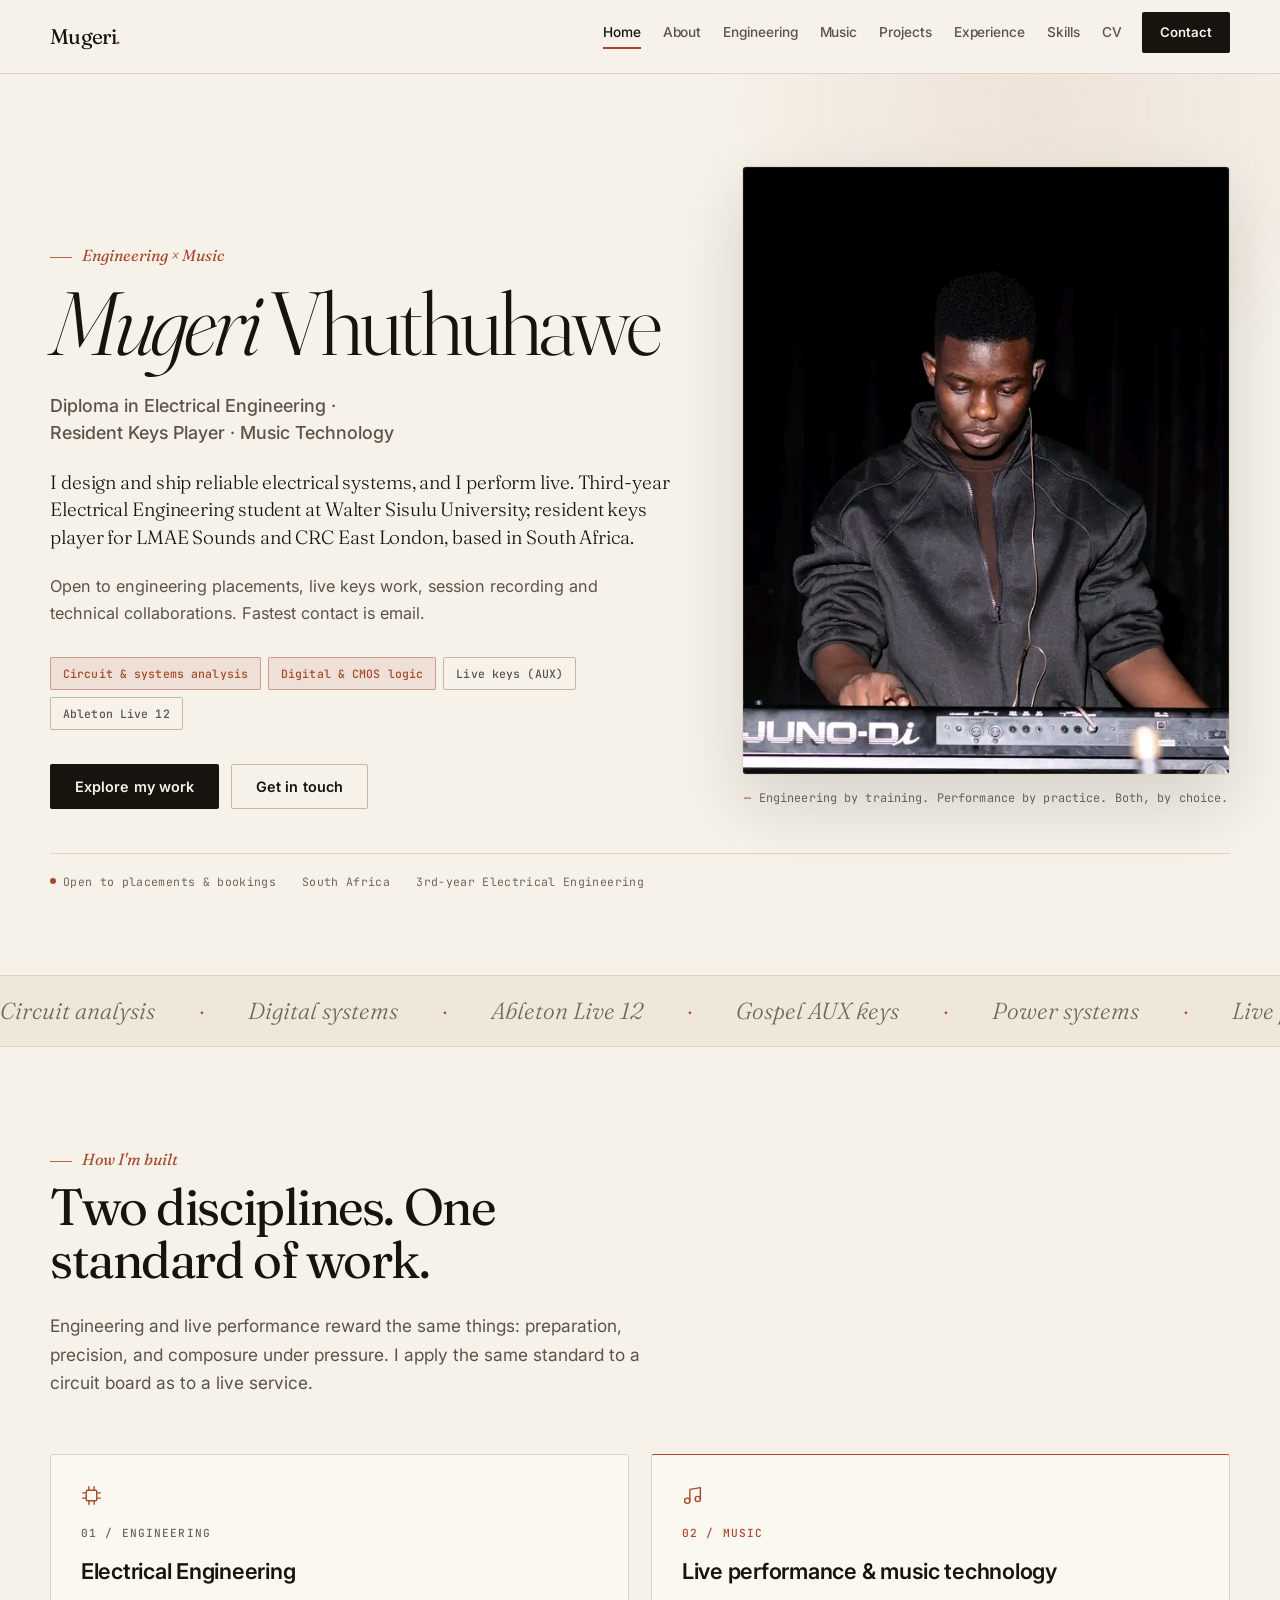
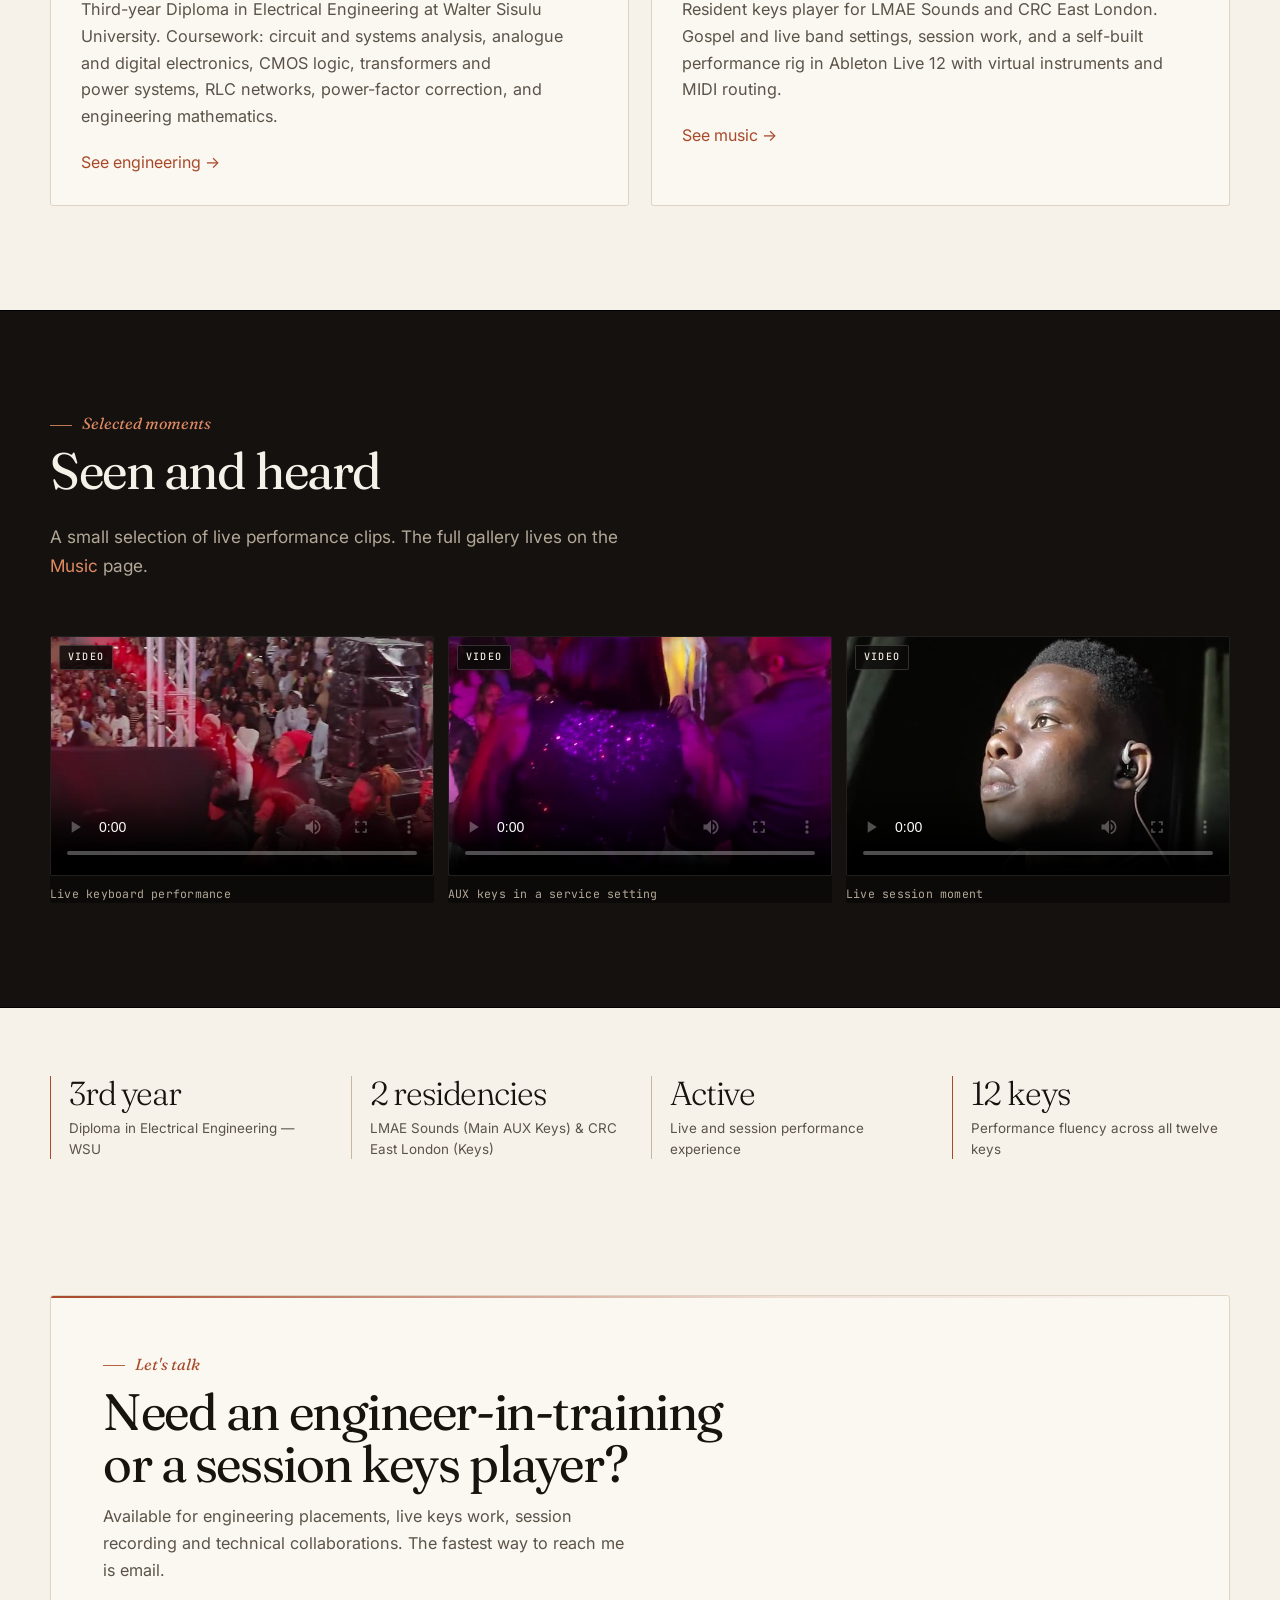
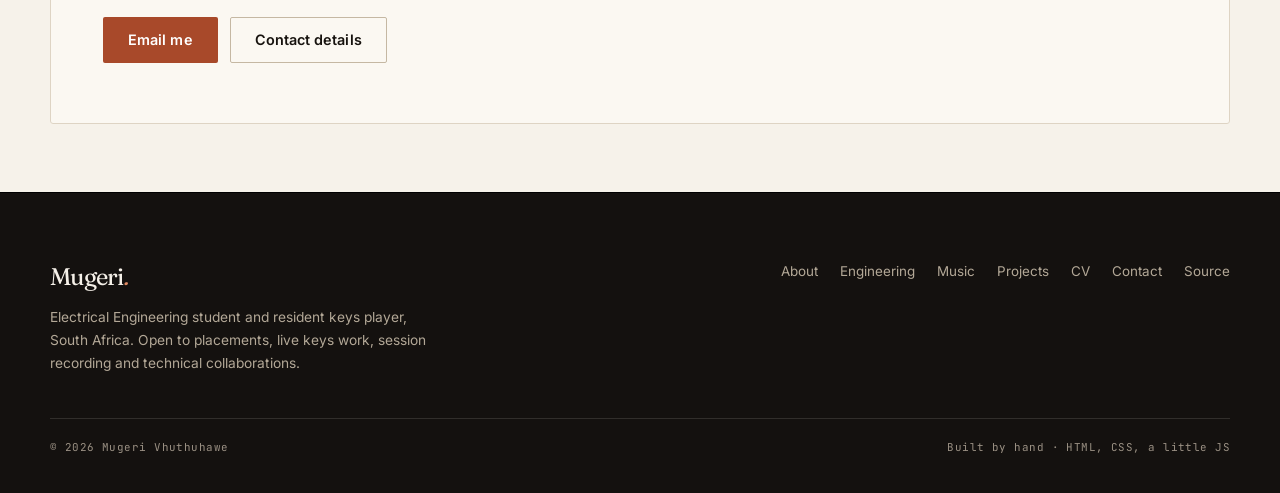
==== commit af8b0a7b: "Redesign: Paper & Stage design system, a11y fixes, new README" ====
--- a/index.html
+++ b/index.html
@@ -10,19 +10,24 @@
   <link href="https://fonts.googleapis.com/css2?family=Fraunces:ital,opsz,wght@0,9..144,300..700;1,9..144,300..700&family=Inter:wght@400;500;600;700&family=JetBrains+Mono:wght@400;500&display=swap" rel="stylesheet">
   <link rel="icon" type="image/svg+xml" href="favicon.svg">
   <link rel="preload" as="image" href="assets/images/img-01.jpg">
-  <link rel="stylesheet" href="css/styles.css">
+  <link rel="stylesheet" href="css/styles.css?v=7">
   <script src="js/main.js" defer></script>
 <link rel="canonical" href="https://mugerivhuthu360-ship-it.github.io/mugeri-portfolio/">
+<meta property="og:site_name" content="Mugeri Vhuthuhawe">
+<meta property="og:locale" content="en_ZA">
 <meta property="og:title" content="Mugeri Vhuthuhawe — Electrical Engineering & Live Keys">
 <meta property="og:description" content="Mugeri Vhuthuhawe: third-year Electrical Engineering student and resident keys player. Engineering, live performance, session work and music technology. Based in South Africa.">
 <meta property="og:type" content="website">
 <meta property="og:url" content="https://mugerivhuthu360-ship-it.github.io/mugeri-portfolio/">
-<meta property="og:image" content="https://mugerivhuthu360-ship-it.github.io/mugeri-portfolio/assets/og-image.png"
+<meta property="og:image" content="https://mugerivhuthu360-ship-it.github.io/mugeri-portfolio/assets/og-image.png">
 <meta property="og:image:width" content="1200">
-<meta property="og:image:height" content="630">>
+<meta property="og:image:height" content="630">
+<meta property="og:image:alt" content="Mugeri Vhuthuhawe — Electrical Engineering and live keys">
 <meta name="twitter:card" content="summary_large_image">
 <meta name="twitter:title" content="Mugeri Vhuthuhawe — Electrical Engineering & Live Keys">
-<meta name="twitter:description" content="Mugeri Vhuthuhawe: third-year Electrical Engineering student and resident keys player. Engineering, live performance, session work and music technology. Based in South Africa."><script type="application/ld+json">
+<meta name="twitter:description" content="Mugeri Vhuthuhawe: third-year Electrical Engineering student and resident keys player. Engineering, live performance, session work and music technology. Based in South Africa.">
+<meta name="twitter:image" content="https://mugerivhuthu360-ship-it.github.io/mugeri-portfolio/assets/og-image.png">
+<script type="application/ld+json">
 {"@context":"https://schema.org","@type":"Person","name":"Mugeri Vhuthuhawe","jobTitle":"Electrical Engineering student and live keys player","url":"https://mugerivhuthu360-ship-it.github.io/mugeri-portfolio/","sameAs":[],"address":{"@type":"PostalAddress","addressCountry":"ZA"},"knowsAbout":["Electrical Engineering","Circuit analysis","Digital systems","Live keyboard performance","Music technology","Ableton Live"],"email":"mailto:mugerivhuthu360@gmail.com"}
 </script><script type="application/ld+json">{"@context":"https://schema.org","@type":"WebSite","name":"Mugeri Vhuthuhawe","url":"https://mugerivhuthu360-ship-it.github.io/mugeri-portfolio/","description":"Electrical Engineering student and live keys player. Portfolio of Mugeri Vhuthuhawe.","author":{"@type":"Person","name":"Mugeri Vhuthuhawe"}}</script></head>
 <body>
@@ -53,7 +58,7 @@
         <div>
           <span class="eyebrow">Engineering &times; Music</span>
           <h1>
-            <span class="name">Mugeri Vhuthuhawe</span>
+            <span class="name"><em>Mugeri</em> Vhuthuhawe</span>
             <span class="title">Diploma in Electrical Engineering &middot; Resident Keys Player &middot; Music Technology</span>
           </h1>
           <p class="lead">I design and ship reliable electrical systems, and I perform live. Third-year Electrical Engineering student at Walter Sisulu University; resident keys player for LMAE Sounds and CRC East London, based in South Africa.</p>
@@ -74,6 +79,13 @@
             <img src="assets/images/img-01.jpg" alt="Mugeri Vhuthuhawe" width="800" height="1000">
           </div>
           <p class="hero-note">Engineering by training. Performance by practice. Both, by choice.</p>
+        </div>
+      </div>
+      <div class="container">
+        <div class="hero-meta">
+          <span><span class="dot" aria-hidden="true"></span>Open to placements &amp; bookings</span>
+          <span>South Africa</span>
+          <span>3rd-year Electrical Engineering</span>
         </div>
       </div>
     </section>
@@ -106,14 +118,14 @@
         </div>
         <div class="grid-2">
           <article class="card pillar">
-            <span class="icon" aria-hidden="true">&#9881;</span>
+            <span class="icon" aria-hidden="true"><svg viewBox="0 0 24 24" fill="none" stroke="currentColor" stroke-width="1.6" stroke-linecap="round" stroke-linejoin="round"><rect x="6" y="6" width="12" height="12" rx="1.5"/><path d="M9 2v4M15 2v4M9 18v4M15 18v4M2 9h4M2 15h4M18 9h4M18 15h4"/></svg></span>
             <div class="card-num">01 / Engineering</div>
             <h3>Electrical Engineering</h3>
             <p>Third-year Diploma in Electrical Engineering at Walter Sisulu University. Coursework: circuit and systems analysis, analogue and digital electronics, CMOS logic, transformers and power systems, RLC networks, power-factor correction, and engineering mathematics.</p>
             <a href="engineering.html">See engineering &rarr;</a>
           </article>
-          <article class="card pillar--music">
-            <span class="icon" aria-hidden="true">&#9835;</span>
+          <article class="card pillar pillar--music">
+            <span class="icon" aria-hidden="true"><svg viewBox="0 0 24 24" fill="none" stroke="currentColor" stroke-width="1.6" stroke-linecap="round" stroke-linejoin="round"><path d="M9 18V5l12-2v13"/><circle cx="6" cy="18" r="3"/><circle cx="18" cy="16" r="3"/></svg></span>
             <div class="card-num card-num--warm">02 / Music</div>
             <h3>Live performance &amp; music technology</h3>
             <p>Resident keys player for LMAE Sounds and CRC East London. Gospel and live band settings, session work, and a self-built performance rig in Ableton Live 12 with virtual instruments and MIDI routing.</p>
@@ -124,10 +136,10 @@
     </section>
 
     <!-- FEATURED MEDIA -->
-    <section class="section section--soft">
+    <section class="section section--stage">
       <div class="container">
         <div class="section-head">
-          <span class="eyebrow eyebrow--warm">Selected moments</span>
+          <span class="eyebrow">Selected moments</span>
           <h2>Seen and heard</h2>
           <p>A small selection of live performance clips. The full gallery lives on the <a href="music.html">Music</a> page.</p>
         </div>
@@ -199,15 +211,26 @@
   </main>
 
   <footer class="site-footer">
-    <div class="container footer-inner">
-      <p>&copy; <span data-year>2026</span> Mugeri Vhuthuhawe. Built with care.</p>
-      <ul class="footer-links">
-        <li><a href="about.html">About</a></li>
-        <li><a href="engineering.html">Engineering</a></li>
-        <li><a href="music.html">Music</a></li>
-        <li><a href="contact.html">Contact</a></li>
-        <li><a href="https://github.com/mugerivhuthu360-ship-it/mugeri-portfolio" target="_blank" rel="noopener">Source</a></li>
-      </ul>
+    <div class="container">
+      <div class="footer-inner">
+        <div>
+          <a class="footer-brand" href="index.html">Mugeri<span>.</span></a>
+          <p>Electrical Engineering student and resident keys player, South Africa. Open to placements, live keys work, session recording and technical collaborations.</p>
+        </div>
+        <ul class="footer-links">
+          <li><a href="about.html">About</a></li>
+          <li><a href="engineering.html">Engineering</a></li>
+          <li><a href="music.html">Music</a></li>
+          <li><a href="projects.html">Projects</a></li>
+          <li><a href="cv.html">CV</a></li>
+          <li><a href="contact.html">Contact</a></li>
+          <li><a href="https://github.com/mugerivhuthu360-ship-it/mugeri-portfolio" target="_blank" rel="noopener">Source</a></li>
+        </ul>
+      </div>
+      <div class="footer-colophon">
+        <span>&copy; <span data-year>2026</span> Mugeri Vhuthuhawe</span>
+        <span>Built by hand &middot; HTML, CSS, a little JS</span>
+      </div>
     </div>
   </footer>
 </body>
--- a/css/styles.css
+++ b/css/styles.css
@@ -1,34 +1,57 @@
 /* ============================================================
    Mugeri Vhuthuhawe — Portfolio
-   styles.css — editorial redesign
+   styles.css — "Paper & Stage"
+
+   Two materials, one system:
+   · PAPER  — warm, printed, quiet. Engineering, credentials, reading.
+   · STAGE  — near-black, lit, high contrast. Performance and media.
+
+   Type: Fraunces (display) · Inter (body) · JetBrains Mono (data)
    ============================================================ */
-/* Hallmark stamp: hallmark v2.0.0 · theme: custom · genre: editorial */
-/* critique: no eyebrow, no tracked caps, no gradient blob, single accent */
 
 :root {
-  --bg: #0c0c0e;
-  --bg-soft: #121216;
-  --surface: #17171c;
-  --surface-2: #1f1f26;
-  --border: #2a2a32;
-  --border-strong: #3a3a44;
-  --text: #f4f2ee;
-  --muted: #9a9892;
-  --muted-2: #6b6964;
-  --accent: #d97757;
-  --accent-soft: rgba(217, 119, 87, 0.14);
-  --accent-glow: rgba(217, 119, 87, 0.35);
-  --radius: 14px;
-  --radius-sm: 8px;
-  --radius-lg: 22px;
-  --shadow: 0 24px 60px rgba(0, 0, 0, 0.45);
-  --shadow-soft: 0 8px 24px rgba(0, 0, 0, 0.25);
-  --max: 1240px;
-  --measure: 62ch;
-  --nav-h: 76px;
+  /* paper */
+  --bg: #f6f2ea;
+  --bg-soft: #efe8da;
+  --surface: #fbf8f2;
+  --surface-2: #f2ebdf;
+  --border: #ded4c4;
+  --border-strong: #c5b8a3;
+
+  /* ink */
+  --text: #17130f;
+  --muted: #5b5348;
+  --muted-2: #6f6659;
+
+  /* copper */
+  --accent: #a8492a;
+  --accent-hover: #8f3c21;
+  --accent-soft: rgba(168, 73, 42, 0.1);
+  --accent-glow: rgba(168, 73, 42, 0.3);
+
+  /* stage */
+  --stage: #14110f;
+  --stage-2: #1d1815;
+  --stage-line: rgba(245, 240, 232, 0.13);
+  --on-stage: #f5f0e8;
+  --stage-muted: #b3a897;
+  --stage-accent: #e08a63;
+
+  /* structure */
+  --radius: 3px;
+  --radius-sm: 2px;
+  --radius-lg: 4px;
+  --shadow: 0 30px 70px rgba(23, 19, 15, 0.14);
+  --shadow-soft: 0 10px 30px rgba(23, 19, 15, 0.08);
+  --max: 1180px;
+  --measure: 64ch;
+  --nav-h: 74px;
+
   --font-display: "Fraunces", "Iowan Old Style", "Times New Roman", serif;
   --font-body: "Inter", "Segoe UI", system-ui, -apple-system, sans-serif;
   --font-mono: "JetBrains Mono", ui-monospace, "SFMono-Regular", monospace;
+
+  --ease: cubic-bezier(.2, .6, .3, 1);
 }
 
 * { box-sizing: border-box; }
@@ -37,55 +60,74 @@
   scroll-behavior: smooth;
   scroll-padding-top: calc(var(--nav-h) + 24px);
   overflow-x: clip;
-}
+  background: var(--bg);
+}
+
 body {
   margin: 0;
   background: var(--bg);
   color: var(--text);
   font-family: var(--font-body);
   font-size: 16px;
-  line-height: 1.6;
+  line-height: 1.65;
   -webkit-font-smoothing: antialiased;
   text-rendering: optimizeLegibility;
   overflow-x: clip;
-  background-image:
-    linear-gradient(rgba(255,255,255,0.025) 1px, transparent 1px),
-    linear-gradient(90deg, rgba(255,255,255,0.025) 1px, transparent 1px);
-  background-size: 72px 72px;
-  background-position: center top;
+}
+
+/* faint print grain / plate lines */
+body::before {
+  content: "";
+  position: fixed;
+  inset: 0;
+  pointer-events: none;
+  z-index: 0;
+  background-image: radial-gradient(rgba(23, 19, 15, 0.055) 0.6px, transparent 0.6px);
+  background-size: 4px 4px;
+  opacity: 0.55;
+  mix-blend-mode: multiply;
 }
 
 img, video { max-width: 100%; display: block; }
 
-a { color: var(--accent); text-decoration: none; transition: color 0.18s ease; }
-a:hover { color: #e99374; }
-
-p { margin: 0 0 1.1em; color: var(--muted); }
-ul, ol { color: var(--muted); padding-left: 1.2em; }
-li { margin-bottom: 0.45em; }
+a {
+  color: var(--accent);
+  text-decoration: none;
+  text-underline-offset: 0.18em;
+  text-decoration-thickness: 1px;
+  transition: color 0.18s var(--ease);
+}
+a:hover { color: var(--accent-hover); text-decoration: underline; }
+
+p { margin: 0 0 1.15em; color: var(--muted); text-wrap: pretty; }
+ul, ol { color: var(--muted); padding-left: 1.25em; }
+li { margin-bottom: 0.5em; }
 strong { color: var(--text); font-weight: 600; }
 
 h1, h2, h3, h4 {
   font-family: var(--font-display);
   font-weight: 400;
-  line-height: 1.05;
+  line-height: 1.03;
   margin: 0 0 0.5em;
-  letter-spacing: -0.025em;
+  letter-spacing: -0.028em;
   color: var(--text);
   overflow-wrap: break-word;
   min-width: 0;
-}
-h1 { font-size: clamp(3rem, 7vw, 6.4rem); font-weight: 300; letter-spacing: -0.035em; }
-h2 { font-size: clamp(2rem, 4.2vw, 3.6rem); font-weight: 400; }
-h3 { font-size: clamp(1.25rem, 2vw, 1.6rem); font-weight: 500; font-family: var(--font-body); letter-spacing: -0.01em; }
-p { font-size: 1.02rem; }
-
-::selection { background: var(--accent); color: #0c0c0e; }
+  text-wrap: balance;
+  font-variation-settings: "SOFT" 0, "WONK" 0;
+}
+h1 { font-size: clamp(2.9rem, 7vw, 6rem); font-weight: 300; letter-spacing: -0.038em; }
+h2 { font-size: clamp(1.9rem, 4vw, 3.3rem); }
+h3 { font-size: clamp(1.15rem, 1.7vw, 1.4rem); font-family: var(--font-body); font-weight: 600; letter-spacing: -0.012em; line-height: 1.28; }
+h4 { font-size: 1.02rem; font-family: var(--font-body); font-weight: 600; }
+p { font-size: 1.015rem; }
+
+::selection { background: var(--accent); color: var(--bg); }
 
 :focus-visible {
   outline: 2px solid var(--accent);
   outline-offset: 3px;
-  border-radius: 4px;
+  border-radius: 2px;
 }
 
 .skip-link {
@@ -93,48 +135,96 @@
   left: -9999px;
   top: 0;
   z-index: 1000;
-  background: var(--accent);
-  color: #0c0c0e;
+  background: var(--text);
+  color: var(--bg);
   padding: 12px 18px;
-  font-weight: 700;
-  font-family: var(--font-body);
+  font-weight: 600;
+  font-family: var(--font-mono);
+  font-size: 0.8rem;
 }
 .skip-link:focus { left: 12px; top: 12px; }
 
-/* ---------- Layout helpers ---------- */
+.visually-hidden {
+  position: absolute;
+  width: 1px;
+  height: 1px;
+  padding: 0;
+  margin: -1px;
+  overflow: hidden;
+  clip: rect(0 0 0 0);
+  clip-path: inset(50%);
+  white-space: nowrap;
+  border: 0;
+}
+
+/* ---------- Layout ---------- */
 .container { width: min(100% - 48px, var(--max)); margin-inline: auto; }
-.section { padding: 104px 0; }
-.section--tight { padding: 64px 0; }
-.section--soft { background: var(--bg-soft); border-top: 1px solid var(--border); border-bottom: 1px solid var(--border); }
-.section-head { max-width: var(--measure); margin-bottom: 48px; }
+.section { padding: 104px 0; position: relative; }
+.section--tight { padding: 68px 0; }
+.section--soft {
+  background: var(--bg-soft);
+  border-top: 1px solid var(--border);
+  border-bottom: 1px solid var(--border);
+}
+.section-head { max-width: var(--measure); margin-bottom: 56px; }
 .section-head p { font-size: 1.08rem; }
-.section-head .lede { font-size: 1.18rem; color: var(--text); font-family: var(--font-display); font-weight: 300; line-height: 1.3; }
-
-.eyebrow { display: none; } /* removed: AI tell */
+.section-head .lede,
+.section-head .lead,
+.lede,
+.lead {
+  font-size: 1.2rem;
+  color: var(--text);
+  font-family: var(--font-display);
+  font-weight: 300;
+  line-height: 1.42;
+  letter-spacing: -0.005em;
+  max-width: 66ch;
+}
 
 .split {
   display: grid;
-  grid-template-columns: 1fr 1fr;
-  gap: 64px;
+  grid-template-columns: 1.05fr 0.95fr;
+  gap: 72px;
   align-items: start;
 }
-.grid-2, .grid-3, .grid-4 {
-  display: grid;
-  gap: 24px;
-}
+.grid-2, .grid-3, .grid-4 { display: grid; gap: 22px; }
 .grid-2 { grid-template-columns: repeat(2, minmax(0, 1fr)); }
 .grid-3 { grid-template-columns: repeat(3, minmax(0, 1fr)); }
 .grid-4 { grid-template-columns: repeat(4, minmax(0, 1fr)); }
 
-/* ---------- Header / nav ---------- */
+/* section label — a printed byline, not a tracked cap */
+.eyebrow {
+  display: block;
+  font-family: var(--font-display);
+  font-style: italic;
+  font-size: 1rem;
+  font-weight: 400;
+  letter-spacing: 0;
+  color: var(--accent);
+  margin-bottom: 14px;
+  line-height: 1;
+}
+.eyebrow::before {
+  content: "";
+  display: inline-block;
+  width: 22px;
+  height: 1px;
+  background: currentColor;
+  vertical-align: middle;
+  margin-right: 10px;
+  opacity: 0.85;
+}
+.eyebrow--warm { color: var(--accent); }
+
+/* ---------- Header ---------- */
 .site-header {
   position: sticky;
   top: 0;
   z-index: 100;
   height: var(--nav-h);
-  background: rgba(12, 12, 14, 0.78);
-  backdrop-filter: blur(18px) saturate(140%);
-  -webkit-backdrop-filter: blur(18px) saturate(140%);
+  background: rgba(246, 242, 234, 0.86);
+  backdrop-filter: blur(16px) saturate(130%);
+  -webkit-backdrop-filter: blur(16px) saturate(130%);
   border-bottom: 1px solid var(--border);
 }
 .nav {
@@ -142,34 +232,35 @@
   display: flex;
   align-items: center;
   justify-content: space-between;
-  gap: 24px;
+  gap: 20px;
 }
 .brand {
   font-family: var(--font-display);
   font-weight: 400;
-  font-size: 1.35rem;
-  letter-spacing: -0.02em;
+  font-size: 1.32rem;
+  letter-spacing: -0.03em;
   color: var(--text);
   flex-shrink: 0;
+  line-height: 1;
 }
 .brand span { color: var(--accent); font-style: italic; }
-.brand:hover { color: var(--text); }
+.brand:hover { color: var(--text); text-decoration: none; }
 
 .nav-toggle {
   display: none;
   background: transparent;
-  border: 1px solid var(--border);
+  border: 1px solid var(--border-strong);
   color: var(--text);
   width: 44px;
   height: 44px;
   border-radius: var(--radius-sm);
-  font-size: 1.2rem;
+  font-size: 1.1rem;
   cursor: pointer;
 }
 .nav-links {
   display: flex;
   align-items: center;
-  gap: 2px;
+  gap: 0;
   list-style: none;
   margin: 0;
   padding: 0;
@@ -177,106 +268,127 @@
 }
 .nav-links a {
   display: block;
-  padding: 9px 14px;
+  padding: 8px 11px;
   color: var(--muted);
-  font-size: 0.88rem;
+  font-size: 0.855rem;
   font-weight: 500;
-  border-radius: 6px;
-  transition: color 0.18s ease, background 0.18s ease;
-  font-family: var(--font-body);
-}
-.nav-links a:hover { color: var(--text); }
+  letter-spacing: -0.005em;
+  border-radius: var(--radius-sm);
+  transition: color 0.16s var(--ease), background 0.16s var(--ease);
+}
+.nav-links a:hover { color: var(--text); background: rgba(23, 19, 15, 0.045); text-decoration: none; }
 .nav-links a[aria-current="page"] { color: var(--text); }
 .nav-links a[aria-current="page"]::after {
   content: "";
   display: block;
-  height: 1px;
+  height: 2px;
   background: var(--accent);
-  margin-top: 2px;
+  margin-top: 3px;
+  margin-bottom: -5px;
 }
 .nav-cta {
-  background: var(--accent) !important;
-  color: #0c0c0e !important;
-  padding: 10px 20px !important;
-  border-radius: 999px;
+  background: var(--text) !important;
+  color: var(--bg) !important;
+  padding: 10px 18px !important;
+  border-radius: var(--radius-sm);
   font-weight: 600 !important;
-  margin-left: 8px;
-}
-.nav-cta:hover { background: #e99374 !important; color: #0c0c0e !important; }
+  font-size: 0.83rem !important;
+  margin-left: 10px;
+  letter-spacing: 0.01em;
+}
+.nav-cta:hover { background: var(--accent) !important; color: var(--bg) !important; }
 
 /* ---------- Buttons ---------- */
 .btn {
   display: inline-flex;
   align-items: center;
-  gap: 8px;
-  padding: 14px 26px;
-  border-radius: 999px;
+  justify-content: center;
+  gap: 10px;
+  padding: 13px 24px;
+  border-radius: var(--radius-sm);
   font-weight: 600;
-  font-size: 0.92rem;
+  font-size: 0.9rem;
+  letter-spacing: 0.005em;
   border: 1px solid transparent;
-  transition: transform 0.2s ease, background 0.2s ease, border-color 0.2s ease, color 0.2s ease;
+  transition: background 0.2s var(--ease), border-color 0.2s var(--ease), color 0.2s var(--ease), transform 0.2s var(--ease);
   font-family: var(--font-body);
   cursor: pointer;
-}
-.btn:hover { transform: translateY(-1px); }
-.btn--primary { background: var(--accent); color: #0c0c0e; }
-.btn--primary:hover { background: #e99374; color: #0c0c0e; }
-.btn--warm { background: var(--accent); color: #0c0c0e; }
-.btn--warm:hover { background: #e99374; color: #0c0c0e; }
+  line-height: 1.2;
+}
+.btn:hover { transform: translateY(-1px); text-decoration: none; }
+.btn--primary { background: var(--text); color: var(--bg); }
+.btn--primary:hover { background: var(--accent); color: var(--bg); }
+.btn--warm { background: var(--accent); color: #fff; }
+.btn--warm:hover { background: var(--accent-hover); color: #fff; }
 .btn--ghost { border-color: var(--border-strong); color: var(--text); background: transparent; }
-.btn--ghost:hover { border-color: var(--accent); color: var(--accent); }
-.btn-row { display: flex; flex-wrap: wrap; gap: 12px; margin-top: 32px; }
+.btn--ghost:hover { border-color: var(--text); color: var(--text); background: rgba(23, 19, 15, 0.03); }
+.btn-row { display: flex; flex-wrap: wrap; gap: 12px; margin-top: 34px; }
 
 /* ---------- Hero ---------- */
 .hero {
   position: relative;
+  padding: 92px 0 84px;
+  border-bottom: 1px solid var(--border);
   overflow: hidden;
-  padding: 120px 0 96px;
-  border-bottom: 1px solid var(--border);
-}
-.hero::before {
+}
+.hero::after {
   content: "";
   position: absolute;
-  inset: 0;
-  background:
-    radial-gradient(1px 1px at 20% 30%, rgba(255,255,255,0.18), transparent),
-    radial-gradient(1px 1px at 60% 70%, rgba(255,255,255,0.12), transparent),
-    radial-gradient(1px 1px at 80% 20%, rgba(255,255,255,0.15), transparent);
-  background-size: 200px 200px;
-  opacity: 0.6;
+  right: -12%;
+  top: -40%;
+  width: 62vw;
+  height: 62vw;
+  background: radial-gradient(circle, rgba(168, 73, 42, 0.09), transparent 62%);
   pointer-events: none;
 }
-.hero-inner { display: grid; grid-template-columns: 1.15fr 0.85fr; gap: 64px; align-items: end; position: relative; z-index: 1; }
-.hero h1 { margin-bottom: 24px; }
-.hero h1 .name { display: block; font-style: italic; }
+.hero-inner {
+  display: grid;
+  grid-template-columns: 1.12fr 0.88fr;
+  gap: 72px;
+  align-items: end;
+  position: relative;
+  z-index: 1;
+}
+.hero h1 { margin-bottom: 22px; }
+.hero h1 .name { display: block; }
+.hero h1 .name em { font-style: italic; font-weight: 300; }
 .hero h1 .title {
   display: block;
   font-family: var(--font-body);
-  font-size: clamp(1rem, 2vw, 1.25rem);
-  font-weight: 400;
+  font-size: clamp(0.98rem, 1.5vw, 1.12rem);
+  font-weight: 500;
   color: var(--muted);
   letter-spacing: 0;
-  margin-top: 20px;
+  margin-top: 22px;
   font-style: normal;
-  max-width: 46ch;
-}
-.hero .lede { max-width: 48ch; font-size: 1.18rem; color: var(--text); font-family: var(--font-display); font-weight: 300; line-height: 1.3; }
-.hero-tags { display: flex; flex-wrap: wrap; gap: 8px; margin-top: 32px; }
+  max-width: 48ch;
+  line-height: 1.55;
+}
+.hero .lede {
+  max-width: 50ch;
+  font-size: 1.22rem;
+  color: var(--text);
+  font-family: var(--font-display);
+  font-weight: 300;
+  line-height: 1.4;
+}
+.hero-tags { display: flex; flex-wrap: wrap; gap: 7px; margin-top: 30px; }
 .tag {
   border: 1px solid var(--border-strong);
   background: transparent;
   color: var(--muted);
-  padding: 6px 14px;
-  border-radius: 4px;
-  font-size: 0.78rem;
+  padding: 6px 12px;
+  border-radius: var(--radius-sm);
+  font-size: 0.72rem;
   font-weight: 500;
   font-family: var(--font-mono);
-  letter-spacing: 0;
-}
-.tag--accent { border-color: var(--accent); color: var(--accent); }
-.tag--warm { border-color: var(--accent); color: var(--accent); }
-
-.hero-visual { display: grid; gap: 16px; position: relative; }
+  letter-spacing: 0.01em;
+  white-space: nowrap;
+}
+.tag--accent { border-color: rgba(168, 73, 42, 0.45); color: var(--accent); background: var(--accent-soft); }
+.tag--warm { border-color: var(--border-strong); color: var(--muted); }
+
+.hero-visual { display: grid; gap: 14px; position: relative; }
 .hero-photo {
   border-radius: var(--radius-lg);
   overflow: hidden;
@@ -290,54 +402,94 @@
   content: "";
   position: absolute;
   inset: 0;
-  box-shadow: inset 0 0 0 1px rgba(255,255,255,0.06);
+  box-shadow: inset 0 0 0 1px rgba(255, 255, 255, 0.1);
   pointer-events: none;
   border-radius: var(--radius-lg);
 }
-.hero-photo img { width: 100%; height: 100%; object-fit: cover; filter: grayscale(0.15) contrast(1.05); }
+.hero-photo img { width: 100%; height: 100%; object-fit: cover; filter: saturate(0.92) contrast(1.02); }
 .hero-note {
-  font-size: 0.78rem;
+  font-size: 0.74rem;
   color: var(--muted-2);
   font-family: var(--font-mono);
-  letter-spacing: 0.02em;
-  text-align: left;
-  padding-left: 4px;
+  letter-spacing: 0.01em;
+  padding-left: 2px;
+  margin: 0;
 }
 .hero-note::before { content: "— "; color: var(--accent); }
+
+/* hero meta strip */
+.hero-meta {
+  display: flex;
+  flex-wrap: wrap;
+  gap: 8px 26px;
+  margin-top: 44px;
+  padding-top: 18px;
+  border-top: 1px solid var(--border);
+  font-family: var(--font-mono);
+  font-size: 0.72rem;
+  letter-spacing: 0.03em;
+  color: var(--muted-2);
+}
+.hero-meta span { display: inline-flex; align-items: center; gap: 7px; }
+.hero-meta .dot {
+  width: 6px; height: 6px; border-radius: 50%;
+  background: var(--accent);
+  flex: none;
+}
 
 /* ---------- Cards ---------- */
 .card {
   background: var(--surface);
   border: 1px solid var(--border);
   border-radius: var(--radius);
-  padding: 32px;
-  transition: border-color 0.25s ease, transform 0.25s ease;
+  padding: 30px;
+  transition: border-color 0.22s var(--ease), background 0.22s var(--ease);
   position: relative;
 }
 .card:hover { border-color: var(--border-strong); }
 .card h3 { margin-bottom: 10px; }
+
+/* Heading-level-2 element that keeps third-level type.
+   Used where a card or timeline sits directly under the h1. */
+.h3 {
+  font-family: var(--font-body);
+  font-size: clamp(1.15rem, 1.7vw, 1.4rem);
+  font-weight: 600;
+  letter-spacing: -0.012em;
+  line-height: 1.28;
+  color: var(--text);
+  margin: 0 0 10px;
+}
+.section--stage .h3 { color: var(--on-stage); }
+.timeline-item .h3 { margin-bottom: 5px; }
+.contact-row .h3 { font-size: 0.92rem; margin: 0 0 3px; }
 .card p:last-child { margin-bottom: 0; }
 .card--warm { border-top: 2px solid var(--accent); }
+
 .card-num {
-  font-size: 0.72rem;
-  font-weight: 600;
-  letter-spacing: 0.04em;
+  font-size: 0.7rem;
+  font-weight: 500;
+  letter-spacing: 0.1em;
   color: var(--muted-2);
-  margin-bottom: 14px;
-  font-family: var(--font-mono);
-  text-transform: lowercase;
+  margin-bottom: 16px;
+  font-family: var(--font-mono);
+  text-transform: uppercase;
 }
 .card-num--warm { color: var(--accent); }
 
 .pillar { border-top: 1px solid var(--border); }
+.pillar--music { border-top-color: var(--accent); }
 .pillar .icon {
-  font-size: 1.4rem;
-  margin-bottom: 16px;
+  font-size: 1.3rem;
+  margin-bottom: 18px;
   display: block;
   color: var(--accent);
   font-family: var(--font-mono);
-}
-
+  line-height: 1;
+}
+.pillar .icon svg { width: 21px; height: 21px; display: block; }
+
+/* ---------- Stats ---------- */
 .stat {
   border-left: 1px solid var(--accent);
   padding-left: 18px;
@@ -346,119 +498,137 @@
 .stat .value {
   display: block;
   font-family: var(--font-display);
-  font-size: 2.2rem;
+  font-size: clamp(1.9rem, 2.6vw, 2.4rem);
   font-weight: 300;
   color: var(--text);
   line-height: 1.05;
-  letter-spacing: -0.03em;
-}
-.stat .label { font-size: 0.85rem; color: var(--muted); margin-top: 6px; display: block; }
+  letter-spacing: -0.035em;
+}
+.stat .label { font-size: 0.84rem; color: var(--muted); margin-top: 7px; display: block; line-height: 1.5; }
 
 /* ---------- Lists ---------- */
-.check-list { list-style: none; padding: 0; }
-.check-list li {
-  position: relative;
-  padding-left: 24px;
-  margin-bottom: 10px;
-}
+.check-list { list-style: none; padding: 0; margin: 0; }
+.check-list li { position: relative; padding-left: 26px; margin-bottom: 11px; }
 .check-list li::before {
   content: "";
   position: absolute;
   left: 0;
-  top: 0.7em;
-  width: 6px;
-  height: 6px;
-  border-radius: 50%;
+  top: 0.62em;
+  width: 9px;
+  height: 1px;
   background: var(--accent);
 }
 .check-list--warm li::before { background: var(--muted-2); }
 
-.chip-list { display: flex; flex-wrap: wrap; gap: 8px; list-style: none; padding: 0; margin: 0; }
+.chip-list { display: flex; flex-wrap: wrap; gap: 7px; list-style: none; padding: 0; margin: 0; }
 .chip-list li {
   margin: 0;
   background: transparent;
   border: 1px solid var(--border);
   color: var(--text);
-  padding: 6px 14px;
-  border-radius: 4px;
-  font-size: 0.84rem;
+  padding: 6px 12px;
+  border-radius: var(--radius-sm);
+  font-size: 0.79rem;
   font-weight: 500;
   font-family: var(--font-mono);
 }
 
-/* ---------- Gallery / media ---------- */
-.media-grid {
-  display: grid;
-  grid-template-columns: repeat(3, minmax(0, 1fr));
-  gap: 16px;
-}
+/* ---------- Media ---------- */
+.media-grid { display: grid; grid-template-columns: repeat(3, minmax(0, 1fr)); gap: 14px; }
 .media-item {
   position: relative;
   border-radius: var(--radius-sm);
   overflow: hidden;
   border: 1px solid var(--border);
-  background: var(--surface);
+  background: #1b1613;
   aspect-ratio: 16 / 10;
+  margin: 0;
 }
 .media-item img, .media-item video {
   width: 100%;
   height: 100%;
   object-fit: cover;
-  transition: transform 0.4s ease;
-  filter: grayscale(0.1);
-}
-.media-item:hover img, .media-item:hover video { transform: scale(1.03); filter: grayscale(0); }
+  transition: transform 0.5s var(--ease), filter 0.5s var(--ease);
+}
+.media-item:hover img, .media-item:hover video { transform: scale(1.025); }
 .media-item figcaption {
   position: absolute;
   inset: auto 0 0 0;
-  padding: 28px 14px 12px;
-  background: linear-gradient(transparent, rgba(5, 5, 7, 0.92));
-  font-size: 0.78rem;
+  padding: 34px 13px 11px;
+  background: linear-gradient(transparent 0%, rgba(12, 10, 9, 0.5) 38%, rgba(12, 10, 9, 0.93) 100%);
+  font-size: 0.72rem;
   color: #fff;
   font-family: var(--font-mono);
   letter-spacing: 0.02em;
+  pointer-events: none;
+  z-index: 2;
 }
 .play-badge {
   position: absolute;
-  top: 10px;
-  left: 10px;
-  background: rgba(12, 12, 14, 0.85);
+  top: 9px;
+  left: 9px;
+  background: rgba(12, 10, 9, 0.82);
+  border: 1px solid rgba(255, 255, 255, 0.16);
+  color: #f0e9df;
+  font-size: 0.63rem;
+  font-weight: 500;
+  padding: 3px 8px;
+  border-radius: 2px;
+  letter-spacing: 0.12em;
+  font-family: var(--font-mono);
+  z-index: 2;
+}
+.photo-grid { display: grid; grid-template-columns: repeat(4, minmax(0, 1fr)); gap: 10px; }
+.photo-grid figure { margin: 0; }
+.photo-grid .media-item { aspect-ratio: 1 / 1; }
+
+/* video tiles: caption sits under the frame, never over native controls */
+.media-item:has(video) {
+  aspect-ratio: auto;
+  display: flex;
+  flex-direction: column;
+  overflow: visible;
+  border: 0;
+  background: transparent;
+}
+.media-item:has(video) video {
+  aspect-ratio: 16 / 10;
+  width: 100%;
+  height: auto;
   border: 1px solid var(--border);
+  border-radius: var(--radius-sm);
+  background: #000;
+}
+.media-item:has(video):hover video { transform: none; }
+.media-item:has(video) figcaption {
+  position: static;
+  padding: 8px 0 0;
+  background: none;
   color: var(--muted);
-  font-size: 0.68rem;
-  font-weight: 600;
-  padding: 3px 9px;
-  border-radius: 3px;
-  letter-spacing: 0.08em;
-  font-family: var(--font-mono);
-}
-.photo-grid {
-  display: grid;
-  grid-template-columns: repeat(4, minmax(0, 1fr));
-  gap: 12px;
-}
-.photo-grid figure { margin: 0; }
-.photo-grid .media-item { aspect-ratio: 1 / 1; border-radius: var(--radius-sm); }
+  font-size: 0.72rem;
+}
+.section--stage .media-item:has(video) video { border-color: var(--stage-line); }
+.section--stage .media-item:has(video) figcaption { color: var(--stage-muted); }
 
 figure { margin: 0; }
 
 /* ---------- Timeline ---------- */
-.timeline { position: relative; padding-left: 28px; }
+.timeline { position: relative; padding-left: 26px; }
 .timeline::before {
   content: "";
   position: absolute;
-  left: 6px;
-  top: 8px;
-  bottom: 8px;
+  left: 4px;
+  top: 10px;
+  bottom: 10px;
   width: 1px;
   background: var(--border-strong);
 }
-.timeline-item { position: relative; margin-bottom: 40px; }
+.timeline-item { position: relative; margin-bottom: 38px; }
 .timeline-item::before {
   content: "";
   position: absolute;
-  left: -28px;
-  top: 10px;
+  left: -26px;
+  top: 9px;
   width: 9px;
   height: 9px;
   border-radius: 50%;
@@ -466,39 +636,86 @@
   border: 1px solid var(--accent);
 }
 .timeline-item--warm::before { border-color: var(--muted-2); }
-.timeline-item h3 { margin-bottom: 4px; }
-.timeline-item .meta { font-size: 0.82rem; color: var(--accent); font-weight: 600; margin-bottom: 10px; font-family: var(--font-mono); }
-.timeline-item--warm .meta { color: var(--muted); }
-
-/* ---------- Project article ---------- */
-.project { padding: 0; }
-.project-grid { display: grid; grid-template-columns: 1fr 1fr; gap: 48px; align-items: center; }
+.timeline-item h3 { margin-bottom: 5px; }
+.timeline-item .meta {
+  font-size: 0.72rem;
+  color: var(--accent);
+  font-weight: 500;
+  margin-bottom: 10px;
+  font-family: var(--font-mono);
+  letter-spacing: 0.06em;
+  text-transform: uppercase;
+}
+.timeline-item--warm .meta { color: var(--muted-2); }
+
+/* ---------- Projects ---------- */
+.project { padding: 0; overflow: hidden; }
+.project-grid { display: grid; grid-template-columns: 1fr 1fr; gap: 0; align-items: stretch; }
+.project-grid > div { padding: 44px 40px; }
+.project-grid > video,
+.project-grid > img { height: 100%; min-height: 340px; }
 .project--reverse .project-grid > div:first-child { order: 2; }
 .project .label {
-  font-size: 0.72rem;
-  font-weight: 600;
-  letter-spacing: 0.04em;
-  text-transform: lowercase;
+  font-size: 0.7rem;
+  font-weight: 500;
+  letter-spacing: 0.12em;
+  text-transform: uppercase;
   color: var(--accent);
-  margin-bottom: 12px;
-  font-family: var(--font-mono);
-}
-.project--eng .label { color: var(--muted); }
+  margin-bottom: 14px;
+  font-family: var(--font-mono);
+  display: block;
+}
+.project--eng .label { color: var(--muted-2); }
 .project video, .project img {
   width: 100%;
-  border-radius: var(--radius);
-  border: 1px solid var(--border);
-  aspect-ratio: 16 / 10;
+  border: 0;
   object-fit: cover;
-}
-
-/* ---------- Call to action ---------- */
+  background: #1b1613;
+}
+
+/* ---------- Stage sections ---------- */
+.section--stage {
+  background: var(--stage);
+  color: var(--on-stage);
+  border-top: 1px solid #000;
+  border-bottom: 1px solid #000;
+}
+.section--stage h1, .section--stage h2, .section--stage h3, .section--stage h4 { color: var(--on-stage); }
+.section--stage p, .section--stage li { color: var(--stage-muted); }
+.section--stage strong { color: var(--on-stage); }
+.section--stage a { color: var(--stage-accent); }
+.section--stage a:hover { color: #f0a884; }
+.section--stage .eyebrow { color: var(--stage-accent); }
+.section--stage .lede { color: var(--on-stage); }
+.section--stage .card,
+.section--stage .cta {
+  background: var(--stage-2);
+  border-color: var(--stage-line);
+}
+.section--stage .card:hover { border-color: rgba(224, 138, 99, 0.5); }
+.section--stage .card-num { color: var(--stage-muted); }
+.section--stage .card-num--warm { color: var(--stage-accent); }
+.section--stage .chip-list li,
+.section--stage .tag {
+  border-color: rgba(245, 240, 232, 0.22);
+  color: var(--on-stage);
+  background: transparent;
+}
+.section--stage .media-item { border-color: var(--stage-line); background: #0c0a09; }
+.section--stage .check-list li::before { background: var(--stage-accent); }
+.section--stage .btn--ghost { border-color: rgba(245, 240, 232, 0.3); color: var(--on-stage); }
+.section--stage .btn--ghost:hover { border-color: var(--stage-accent); color: var(--stage-accent); background: rgba(255, 255, 255, 0.04); }
+.section--stage .btn--primary { background: var(--on-stage); color: var(--stage); }
+.section--stage .btn--primary:hover { background: var(--stage-accent); color: var(--stage); }
+.section--stage .btn--warm { background: var(--stage-accent); color: var(--stage); }
+.section--stage .btn--warm:hover { background: #f0a884; color: var(--stage); }
+
+/* ---------- CTA ---------- */
 .cta {
   background: var(--surface);
   border: 1px solid var(--border);
-  border-radius: var(--radius-lg);
-  padding: 64px 48px;
-  text-align: left;
+  border-radius: var(--radius);
+  padding: 60px 52px;
   position: relative;
   overflow: hidden;
 }
@@ -506,11 +723,11 @@
   content: "";
   position: absolute;
   top: 0; left: 0; right: 0;
-  height: 1px;
-  background: linear-gradient(90deg, transparent, var(--accent), transparent);
-}
-.cta h2 { margin-bottom: 12px; max-width: 22ch; }
-.cta p { max-width: 52ch; }
+  height: 2px;
+  background: linear-gradient(90deg, var(--accent), rgba(168, 73, 42, 0.15) 62%, transparent);
+}
+.cta h2 { margin-bottom: 12px; max-width: 24ch; }
+.cta p { max-width: 54ch; }
 .cta .btn-row { justify-content: flex-start; }
 
 /* ---------- Contact ---------- */
@@ -518,60 +735,98 @@
   background: var(--surface);
   border: 1px solid var(--border);
   border-radius: var(--radius);
-  padding: 8px 32px;
+  padding: 6px 30px;
 }
 .contact-row {
   display: flex;
-  gap: 20px;
+  gap: 18px;
   align-items: flex-start;
-  padding: 22px 0;
+  padding: 20px 0;
   border-bottom: 1px solid var(--border);
 }
 .contact-row:last-child { border-bottom: 0; }
 .contact-icon {
-  flex: 0 0 40px;
-  height: 40px;
-  border-radius: 8px;
+  flex: 0 0 38px;
+  height: 38px;
+  border-radius: var(--radius-sm);
   background: transparent;
   border: 1px solid var(--border-strong);
   color: var(--accent);
   display: grid;
   place-items: center;
-  font-weight: 700;
-  font-family: var(--font-mono);
-  font-size: 0.85rem;
-}
-.contact-row h3 { font-size: 0.95rem; margin: 0 0 2px; font-family: var(--font-body); font-weight: 600; }
+  font-weight: 500;
+  font-family: var(--font-mono);
+  font-size: 0.72rem;
+  letter-spacing: 0.02em;
+}
+.contact-row h3 { font-size: 0.92rem; margin: 0 0 3px; font-weight: 600; }
 .contact-row p { margin: 0; font-size: 0.92rem; word-break: break-word; }
+
+/* form fields */
+.contact-card input,
+.contact-card select,
+.contact-card textarea {
+  width: 100%;
+  font-family: var(--font-body);
+  font-size: 0.95rem;
+  color: var(--text);
+  background: var(--bg);
+  border: 1px solid var(--border-strong);
+  border-radius: var(--radius-sm);
+  padding: 11px 12px;
+  transition: border-color 0.18s var(--ease), background 0.18s var(--ease);
+}
+.contact-card input:hover,
+.contact-card select:hover,
+.contact-card textarea:hover { border-color: var(--muted-2); }
+.contact-card input:focus-visible,
+.contact-card select:focus-visible,
+.contact-card textarea:focus-visible {
+  outline: 2px solid var(--accent);
+  outline-offset: 1px;
+  border-color: var(--accent);
+}
+.contact-card label { font-size: 0.8rem; letter-spacing: 0.02em; }
+.contact-card textarea { resize: vertical; min-height: 120px; }
+.contact-form { max-width: 640px; padding: 6px 30px 22px; }
+.contact-form .contact-row { flex-direction: column; align-items: stretch; gap: 6px; }
+.contact-form label { color: var(--text); font-weight: 600; }
 
 /* ---------- Footer ---------- */
 .site-footer {
-  border-top: 1px solid var(--border);
-  background: var(--bg);
-  padding: 64px 0 40px;
-  margin-top: 0;
+  background: var(--stage);
+  color: var(--on-stage);
+  padding: 64px 0 36px;
+  border-top: 1px solid #000;
   position: relative;
 }
-.site-footer::before {
-  content: "";
-  position: absolute;
-  top: 0; left: 0; right: 0;
-  height: 1px;
-  background: linear-gradient(90deg, transparent, var(--border-strong), transparent);
-}
-.footer-inner { display: flex; flex-wrap: wrap; gap: 24px; justify-content: space-between; align-items: flex-start; }
-.footer-inner p { margin: 0; font-size: 0.85rem; color: var(--muted-2); max-width: 40ch; }
-.footer-links { display: flex; flex-wrap: wrap; gap: 20px; list-style: none; padding: 0; margin: 0; }
-.footer-links a { color: var(--muted); font-size: 0.85rem; transition: color 0.18s ease; }
-.footer-links a:hover { color: var(--accent); }
+.footer-inner {
+  display: grid;
+  grid-template-columns: 1.4fr 1fr;
+  gap: 40px;
+  align-items: start;
+}
+.footer-brand {
+  font-family: var(--font-display);
+  font-size: 1.5rem;
+  letter-spacing: -0.03em;
+  color: var(--on-stage);
+  margin-bottom: 10px;
+  display: inline-block;
+}
+.footer-brand span { color: var(--stage-accent); font-style: italic; }
+.footer-inner p { margin: 0; font-size: 0.86rem; color: var(--stage-muted); max-width: 44ch; }
+.footer-links { display: flex; flex-wrap: wrap; gap: 8px 22px; list-style: none; padding: 0; margin: 0; justify-content: flex-end; }
+.footer-links a { color: var(--stage-muted); font-size: 0.84rem; }
+.footer-links a:hover { color: var(--on-stage); text-decoration: none; }
 .footer-colophon {
   font-family: var(--font-mono);
-  font-size: 0.72rem;
-  color: var(--muted-2);
-  letter-spacing: 0.02em;
-  margin-top: 40px;
-  padding-top: 24px;
-  border-top: 1px solid var(--border);
+  font-size: 0.68rem;
+  color: #9b9184;
+  letter-spacing: 0.04em;
+  margin-top: 44px;
+  padding-top: 20px;
+  border-top: 1px solid var(--stage-line);
   display: flex;
   justify-content: space-between;
   flex-wrap: wrap;
@@ -581,24 +836,24 @@
 /* ---------- Marquee ---------- */
 .marquee {
   overflow: hidden;
-  border-top: 1px solid var(--border);
   border-bottom: 1px solid var(--border);
-  padding: 18px 0;
+  padding: 16px 0;
   background: var(--bg-soft);
 }
 .marquee-track {
   display: flex;
-  gap: 48px;
+  gap: 44px;
   white-space: nowrap;
-  animation: marquee 40s linear infinite;
+  width: max-content;
+  animation: marquee 52s linear infinite;
   font-family: var(--font-display);
-  font-size: 1.6rem;
+  font-size: 1.45rem;
   font-weight: 300;
   color: var(--muted-2);
   font-style: italic;
 }
 .marquee-track span { display: inline-block; }
-.marquee-track span::after { content: " ·"; color: var(--accent); margin-left: 48px; }
+.marquee-track span::after { content: "·"; color: var(--accent); margin-left: 44px; font-style: normal; }
 @keyframes marquee { from { transform: translateX(0); } to { transform: translateX(-50%); } }
 
 /* ---------- Pull quote ---------- */
@@ -618,18 +873,14 @@
   display: block;
   margin-top: 18px;
   font-family: var(--font-mono);
-  font-size: 0.78rem;
+  font-size: 0.74rem;
   color: var(--muted-2);
   font-style: normal;
-  letter-spacing: 0.02em;
+  letter-spacing: 0.04em;
 }
 
 /* ---------- Bento ---------- */
-.bento {
-  display: grid;
-  grid-template-columns: repeat(6, minmax(0, 1fr));
-  gap: 16px;
-}
+.bento { display: grid; grid-template-columns: repeat(6, minmax(0, 1fr)); gap: 14px; }
 .bento > * { grid-column: span 2; }
 .bento .bento-wide { grid-column: span 4; }
 .bento .bento-tall { grid-row: span 2; }
@@ -637,12 +888,12 @@
   background: var(--surface);
   border: 1px solid var(--border);
   border-radius: var(--radius);
-  padding: 28px;
+  padding: 26px;
   display: flex;
   flex-direction: column;
   justify-content: space-between;
-  min-height: 180px;
-  transition: border-color 0.25s ease;
+  min-height: 176px;
+  transition: border-color 0.22s var(--ease);
 }
 .bento .bento-cell:hover { border-color: var(--border-strong); }
 .bento .bento-cell .num {
@@ -651,12 +902,12 @@
   font-weight: 300;
   color: var(--accent);
   line-height: 1;
-  letter-spacing: -0.03em;
-}
-.bento .bento-cell p { margin: 0; font-size: 0.9rem; }
+  letter-spacing: -0.04em;
+}
+.bento .bento-cell p { margin: 0; font-size: 0.88rem; }
 
 /* ---------- Responsive ---------- */
-@media (max-width: 980px) {
+@media (max-width: 1020px) {
   .nav-toggle { display: block; }
   .nav-links {
     display: none;
@@ -664,42 +915,55 @@
     top: var(--nav-h);
     left: 0;
     right: 0;
-    background: var(--bg-soft);
+    background: var(--bg);
     border-bottom: 1px solid var(--border);
-    padding: 14px 20px 20px;
+    box-shadow: var(--shadow-soft);
+    padding: 12px 20px 20px;
     flex-direction: column;
     align-items: stretch;
     max-height: calc(100vh - var(--nav-h));
     overflow-y: auto;
   }
   .nav-links.is-open { display: flex; }
-  .nav-links a { padding: 12px 14px; }
-  .nav-cta { text-align: center; margin-left: 0; }
-  .hero-inner { grid-template-columns: 1fr; gap: 40px; align-items: start; }
-  .hero-visual { max-width: 360px; }
-  .hero { padding: 88px 0 72px; }
-  .split { grid-template-columns: 1fr; gap: 40px; }
+  .nav-links li { margin-bottom: 0; }
+  .nav-links a { padding: 13px 12px; }
+  .nav-links a[aria-current="page"]::after { width: 22px; margin-top: 4px; margin-bottom: -4px; }
+  .nav-cta { text-align: center; margin-left: 0; margin-top: 6px; }
+  .hero-inner { grid-template-columns: 1fr; gap: 44px; align-items: start; }
+  .hero-visual { max-width: 380px; }
+  .hero { padding: 68px 0 64px; }
+  .split { grid-template-columns: 1fr; gap: 44px; }
   .grid-4 { grid-template-columns: repeat(2, minmax(0, 1fr)); }
   .media-grid { grid-template-columns: repeat(2, minmax(0, 1fr)); }
   .photo-grid { grid-template-columns: repeat(3, minmax(0, 1fr)); }
   .bento { grid-template-columns: repeat(2, minmax(0, 1fr)); }
   .bento > *, .bento .bento-wide { grid-column: span 1; }
-  .project-grid { grid-template-columns: 1fr; gap: 32px; }
+  .project-grid { grid-template-columns: 1fr; }
+  .project-grid > div { padding: 34px 28px; }
+  .project-grid > video, .project-grid > img { min-height: 0; aspect-ratio: 16 / 10; }
   .project--reverse .project-grid > div:first-child { order: 0; }
-}
+  .footer-inner { grid-template-columns: 1fr; gap: 28px; }
+  .footer-links { justify-content: flex-start; }
+}
+
 @media (max-width: 720px) {
-  .section { padding: 72px 0; }
+  .section { padding: 68px 0; }
+  .section--tight { padding: 52px 0; }
   .split, .grid-2, .grid-3, .grid-4, .project-grid { grid-template-columns: 1fr; }
+  .section-head { margin-bottom: 38px; }
   .photo-grid { grid-template-columns: repeat(2, minmax(0, 1fr)); }
-  .hero { padding: 72px 0 56px; }
-  .cta { padding: 40px 24px; }
-  .hero h1 { font-size: clamp(2.6rem, 11vw, 4rem); }
+  .hero { padding: 52px 0 48px; }
+  .cta { padding: 38px 24px; }
+  .hero h1 { font-size: clamp(2.5rem, 12vw, 3.8rem); }
   .media-grid { grid-template-columns: 1fr; }
   .bento { grid-template-columns: 1fr; }
-}
+  .btn-row .btn { flex: 1 1 auto; }
+}
+
 @media (max-width: 420px) {
   .photo-grid { grid-template-columns: 1fr; }
   .container { width: min(100% - 32px, var(--max)); }
+  .card { padding: 24px; }
 }
 
 @media (prefers-reduced-motion: reduce) {
@@ -709,7 +973,7 @@
     animation-iteration-count: 1 !important;
     transition-duration: 0.01ms !important;
   }
-  .marquee-track { animation: none; }
+  .marquee-track { animation: none; transform: none; width: auto; flex-wrap: wrap; white-space: normal; }
 }
 
 /* ---------- Back to top ---------- */
@@ -717,17 +981,17 @@
   position: fixed;
   right: 20px;
   bottom: 20px;
-  width: 44px;
-  height: 44px;
-  border-radius: 50%;
+  width: 42px;
+  height: 42px;
+  border-radius: var(--radius-sm);
   border: 1px solid var(--border-strong);
   background: var(--surface);
   color: var(--accent);
-  font-size: 1.2rem;
+  font-size: 1rem;
   cursor: pointer;
   opacity: 0;
   pointer-events: none;
-  transition: opacity 0.25s ease, transform 0.25s ease;
+  transition: opacity 0.22s var(--ease), transform 0.22s var(--ease), border-color 0.22s var(--ease);
   z-index: 90;
   display: grid;
   place-items: center;
@@ -735,20 +999,12 @@
 .back-to-top.is-visible { opacity: 1; pointer-events: auto; }
 .back-to-top:hover { transform: translateY(-2px); border-color: var(--accent); }
 
-/* ---------- Scroll reveal (progressive enhancement) ---------- */
-.reveal { opacity: 1; transform: none; }
-.js .reveal {
-  opacity: 0;
-  transform: translateY(18px);
-  transition: opacity 0.7s ease, transform 0.7s ease;
-}
-.js .reveal.is-visible { opacity: 1; transform: none; }
-
-@media (prefers-reduced-motion: reduce) {
-  .js .reveal { opacity: 1; transform: none; transition: none; }
-}
-
-/* print */
+/* ---------- Print ---------- */
 @media print {
   body { background: #fff; color: #000; }
-}
+  body::before { display: none; }
+  .site-header, .site-footer, .back-to-top, .no-print { display: none !important; }
+  .section { padding: 0; }
+  a { color: #000; text-decoration: none; }
+  .card, .cta, .contact-card { border-color: #ccc; background: #fff; }
+}
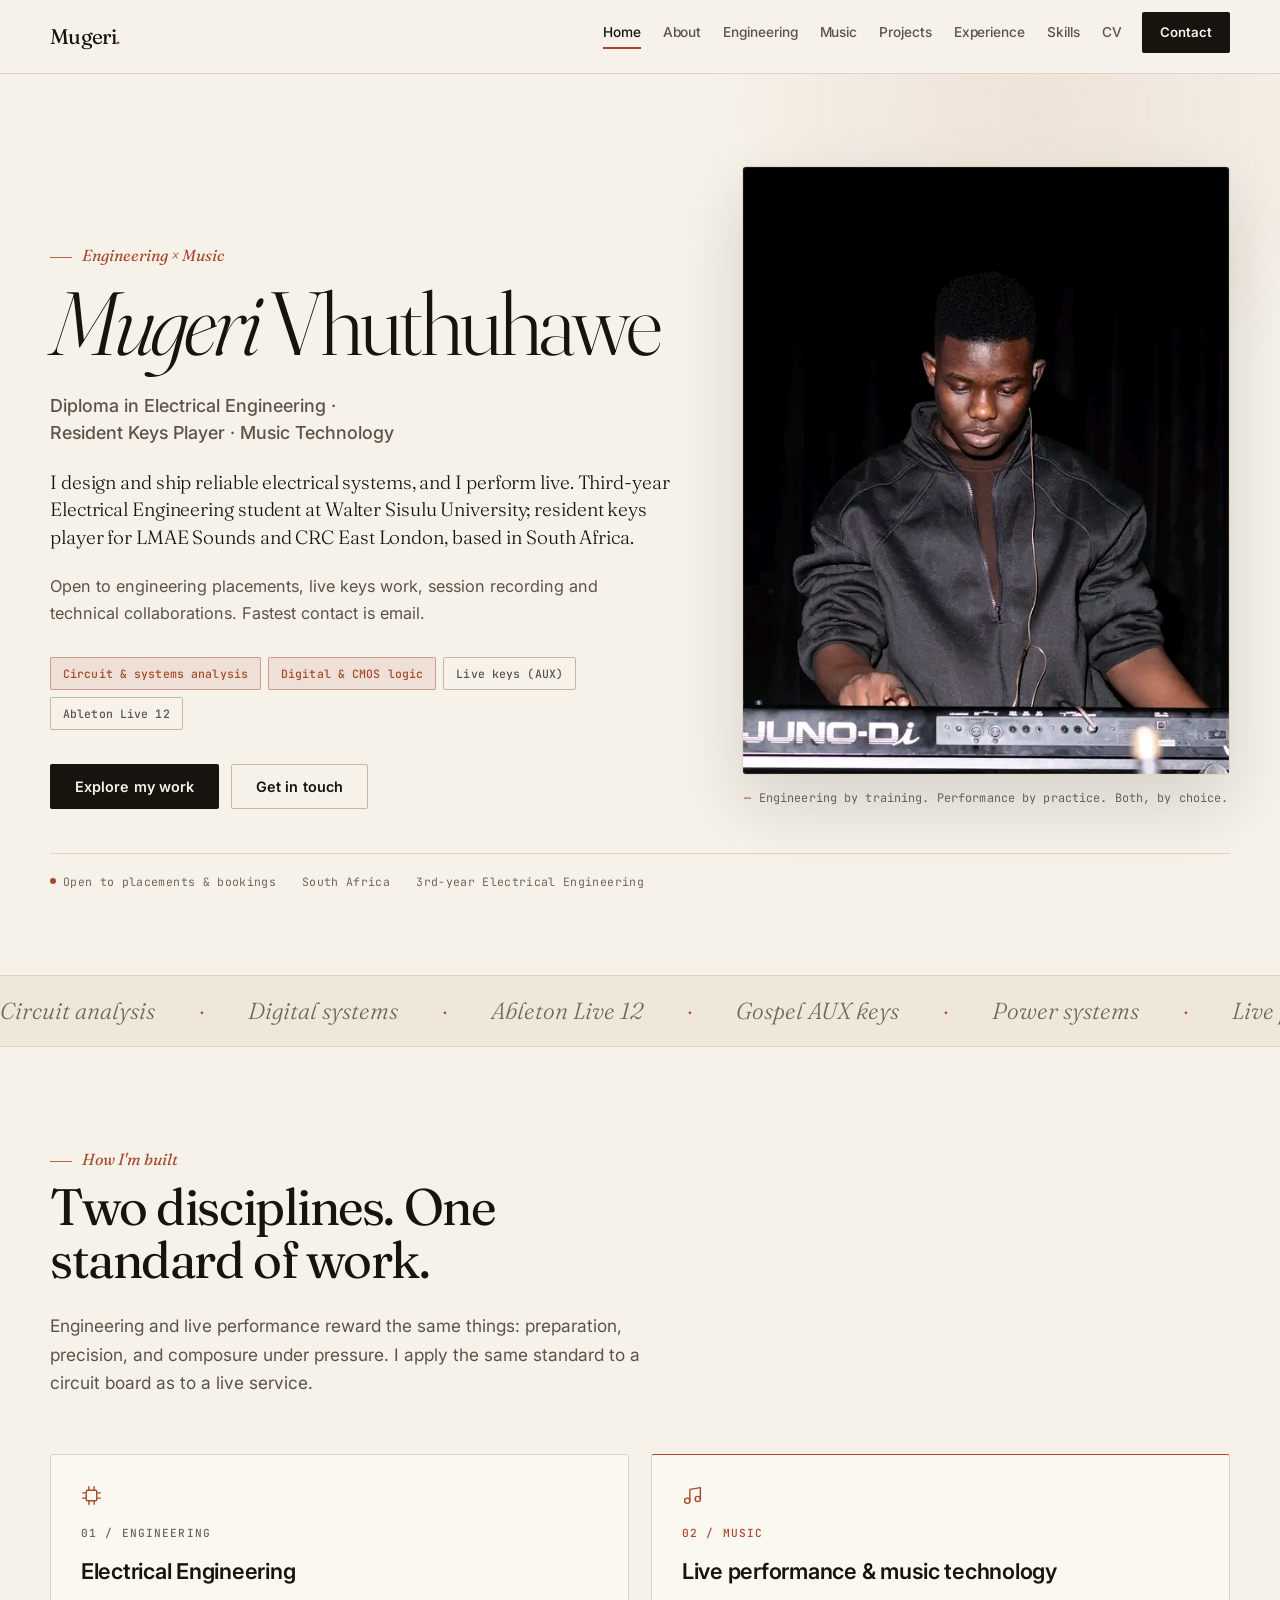
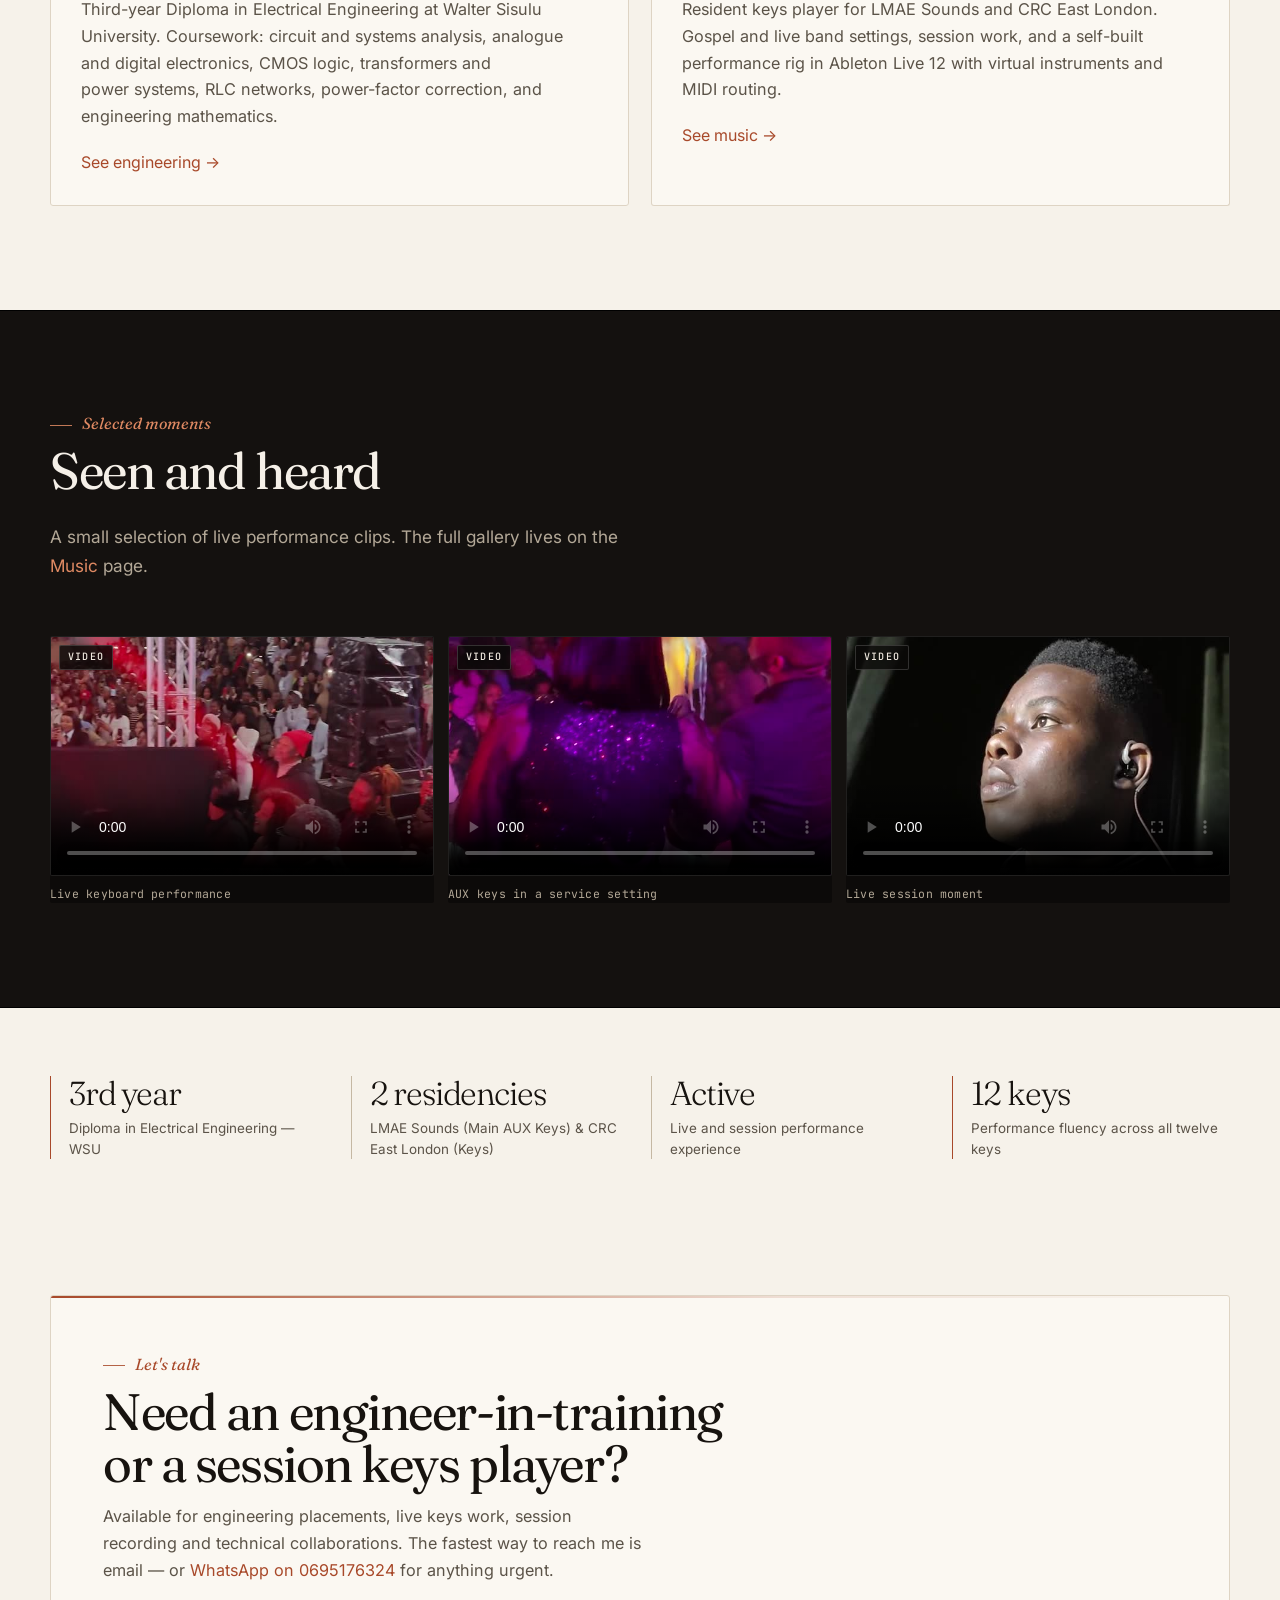
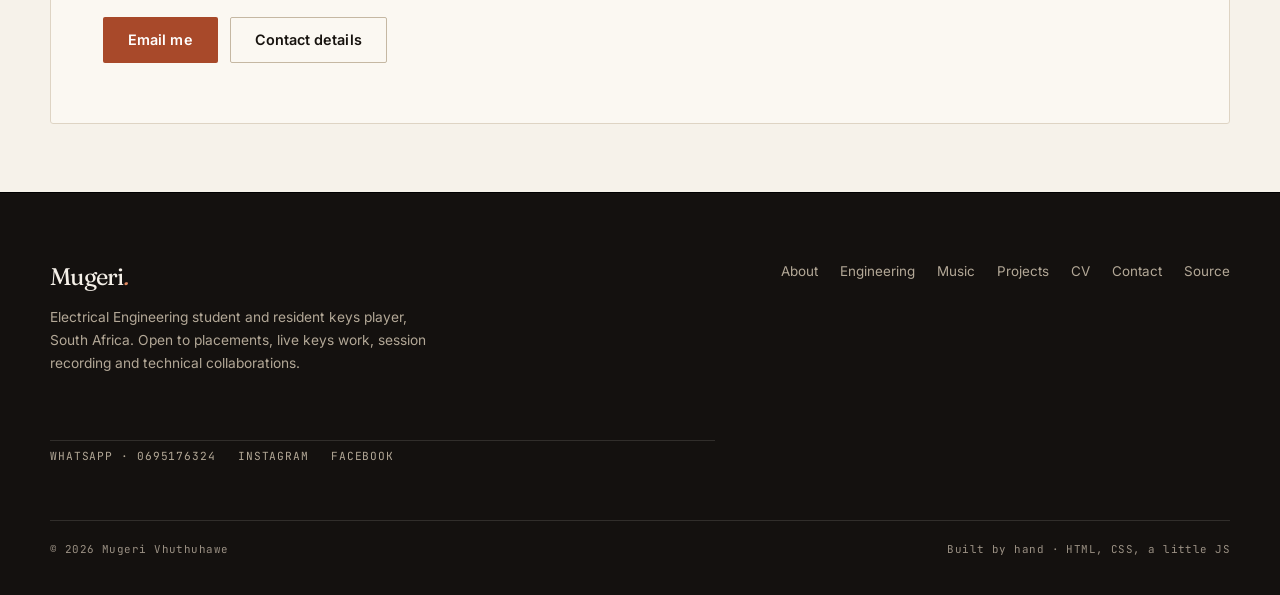
==== commit 21368ef3: "Add phone, WhatsApp, Instagram and Facebook contact channels" ====
--- a/index.html
+++ b/index.html
@@ -10,7 +10,7 @@
   <link href="https://fonts.googleapis.com/css2?family=Fraunces:ital,opsz,wght@0,9..144,300..700;1,9..144,300..700&family=Inter:wght@400;500;600;700&family=JetBrains+Mono:wght@400;500&display=swap" rel="stylesheet">
   <link rel="icon" type="image/svg+xml" href="favicon.svg">
   <link rel="preload" as="image" href="assets/images/img-01.jpg">
-  <link rel="stylesheet" href="css/styles.css?v=7">
+  <link rel="stylesheet" href="css/styles.css?v=8">
   <script src="js/main.js" defer></script>
 <link rel="canonical" href="https://mugerivhuthu360-ship-it.github.io/mugeri-portfolio/">
 <meta property="og:site_name" content="Mugeri Vhuthuhawe">
@@ -28,7 +28,7 @@
 <meta name="twitter:description" content="Mugeri Vhuthuhawe: third-year Electrical Engineering student and resident keys player. Engineering, live performance, session work and music technology. Based in South Africa.">
 <meta name="twitter:image" content="https://mugerivhuthu360-ship-it.github.io/mugeri-portfolio/assets/og-image.png">
 <script type="application/ld+json">
-{"@context":"https://schema.org","@type":"Person","name":"Mugeri Vhuthuhawe","jobTitle":"Electrical Engineering student and live keys player","url":"https://mugerivhuthu360-ship-it.github.io/mugeri-portfolio/","sameAs":[],"address":{"@type":"PostalAddress","addressCountry":"ZA"},"knowsAbout":["Electrical Engineering","Circuit analysis","Digital systems","Live keyboard performance","Music technology","Ableton Live"],"email":"mailto:mugerivhuthu360@gmail.com"}
+{"@context":"https://schema.org","@type":"Person","name":"Mugeri Vhuthuhawe","jobTitle":"Electrical Engineering student and live keys player","url":"https://mugerivhuthu360-ship-it.github.io/mugeri-portfolio/","sameAs":["https://www.instagram.com/vhuthu125?evlk=aXI0amQ4MGhwamt3","https://www.facebook.com/IG.Manp11"],"address":{"@type":"PostalAddress","addressCountry":"ZA"},"knowsAbout":["Electrical Engineering","Circuit analysis","Digital systems","Live keyboard performance","Music technology","Ableton Live"],"email":"mailto:mugerivhuthu360@gmail.com"}
 </script><script type="application/ld+json">{"@context":"https://schema.org","@type":"WebSite","name":"Mugeri Vhuthuhawe","url":"https://mugerivhuthu360-ship-it.github.io/mugeri-portfolio/","description":"Electrical Engineering student and live keys player. Portfolio of Mugeri Vhuthuhawe.","author":{"@type":"Person","name":"Mugeri Vhuthuhawe"}}</script></head>
 <body>
   <a class="skip-link" href="#main">Skip to content</a>
@@ -200,7 +200,7 @@
         <div class="cta">
           <span class="eyebrow">Let's talk</span>
           <h2>Need an engineer-in-training or a session keys player?</h2>
-          <p>Available for engineering placements, live keys work, session recording and technical collaborations. The fastest way to reach me is email.</p>
+          <p>Available for engineering placements, live keys work, session recording and technical collaborations. The fastest way to reach me is email &mdash; or <a href="https://wa.me/27695176324" target="_blank" rel="noopener">WhatsApp on 0695176324</a> for anything urgent.</p>
           <div class="btn-row">
             <a class="btn btn--warm" href="mailto:mugerivhuthu360@gmail.com">Email me</a>
             <a class="btn btn--ghost" href="contact.html">Contact details</a>
@@ -226,6 +226,11 @@
           <li><a href="contact.html">Contact</a></li>
           <li><a href="https://github.com/mugerivhuthu360-ship-it/mugeri-portfolio" target="_blank" rel="noopener">Source</a></li>
         </ul>
+        <ul class="footer-social">
+          <li><a href="https://wa.me/27695176324" target="_blank" rel="noopener">WhatsApp &middot; 0695176324</a></li>
+          <li><a href="https://www.instagram.com/vhuthu125?evlk=aXI0amQ4MGhwamt3" target="_blank" rel="noopener">Instagram</a></li>
+          <li><a href="https://www.facebook.com/IG.Manp11" target="_blank" rel="noopener">Facebook</a></li>
+        </ul>
       </div>
       <div class="footer-colophon">
         <span>&copy; <span data-year>2026</span> Mugeri Vhuthuhawe</span>
--- a/css/styles.css
+++ b/css/styles.css
@@ -819,6 +819,23 @@
 .footer-links { display: flex; flex-wrap: wrap; gap: 8px 22px; list-style: none; padding: 0; margin: 0; justify-content: flex-end; }
 .footer-links a { color: var(--stage-muted); font-size: 0.84rem; }
 .footer-links a:hover { color: var(--on-stage); text-decoration: none; }
+.footer-social {
+  list-style: none;
+  margin: 26px 0 0;
+  padding: 0;
+  border-top: 1px solid var(--stage-line);
+  display: flex;
+  flex-wrap: wrap;
+  gap: 10px 22px;
+}
+.footer-social a {
+  font-family: var(--font-mono);
+  font-size: 0.7rem;
+  letter-spacing: 0.08em;
+  text-transform: uppercase;
+  color: var(--stage-muted);
+}
+.footer-social a:hover { color: var(--on-stage); text-decoration: none; }
 .footer-colophon {
   font-family: var(--font-mono);
   font-size: 0.68rem;
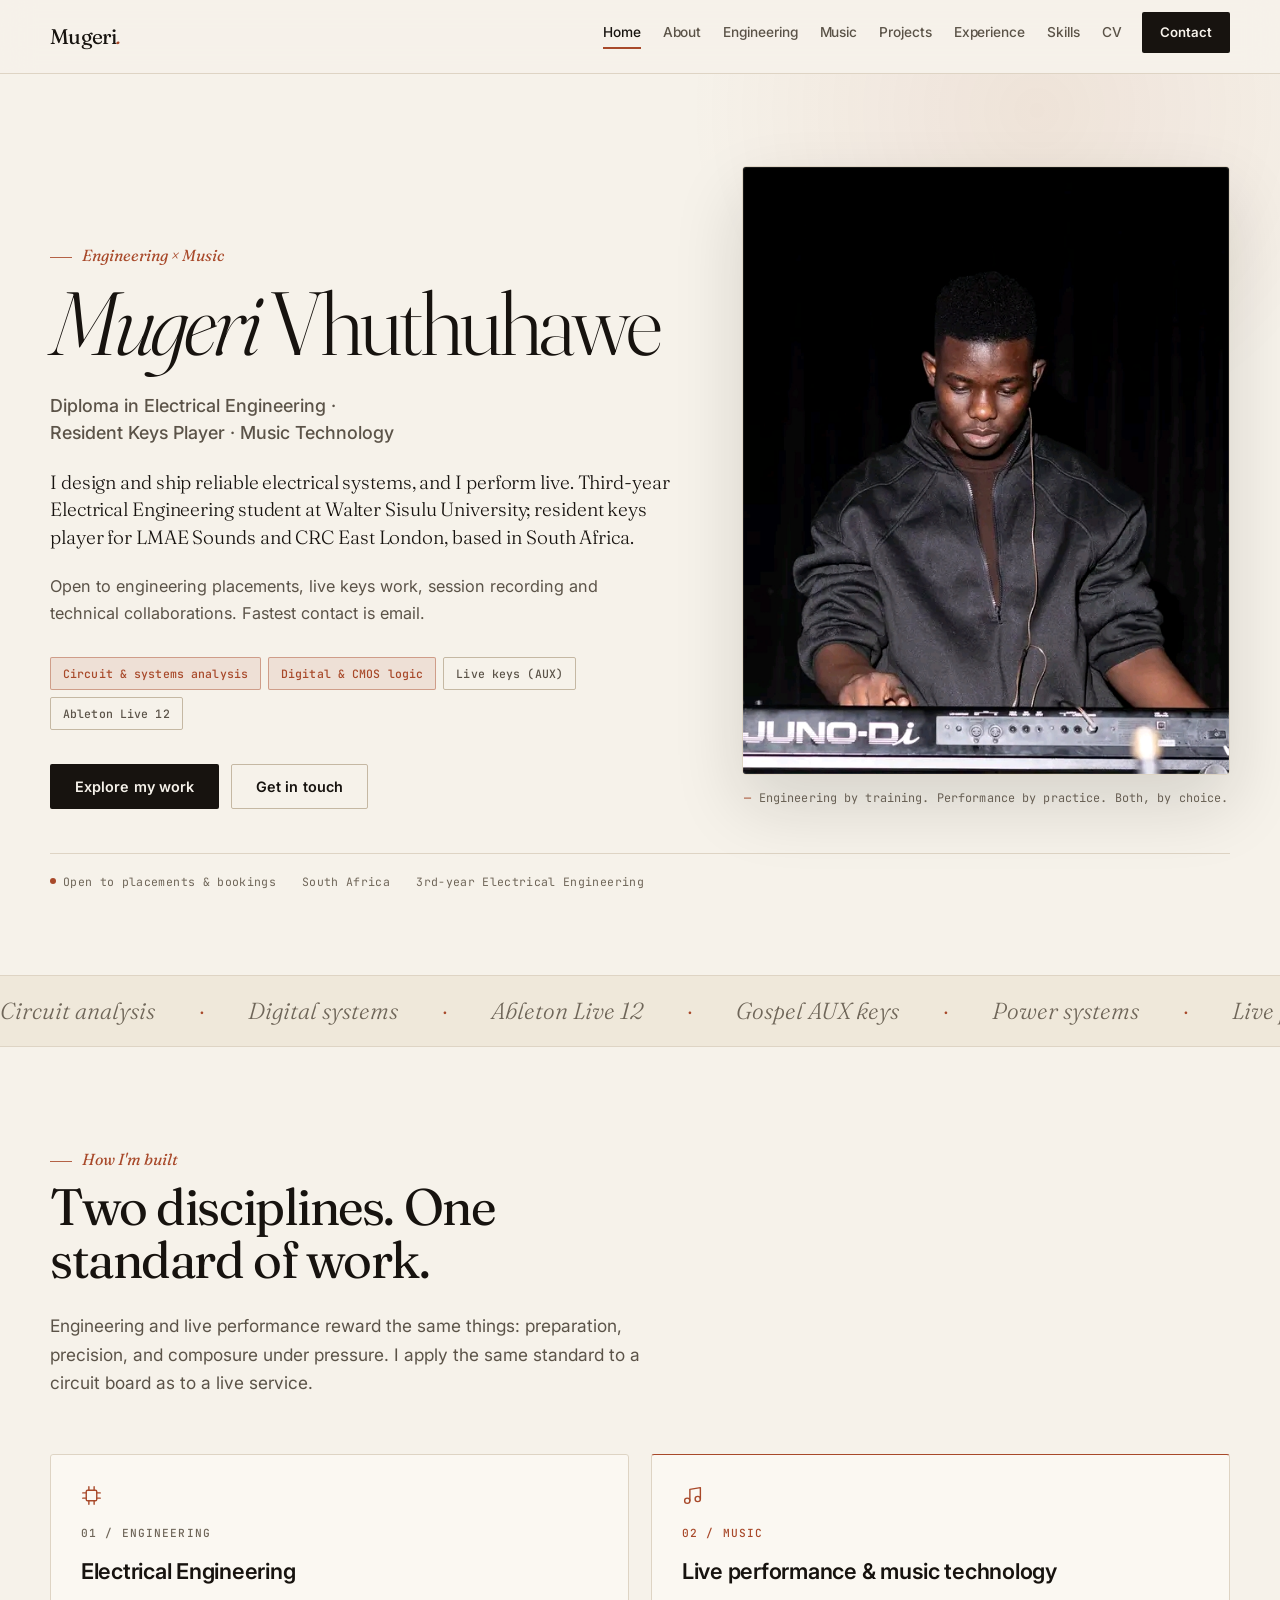
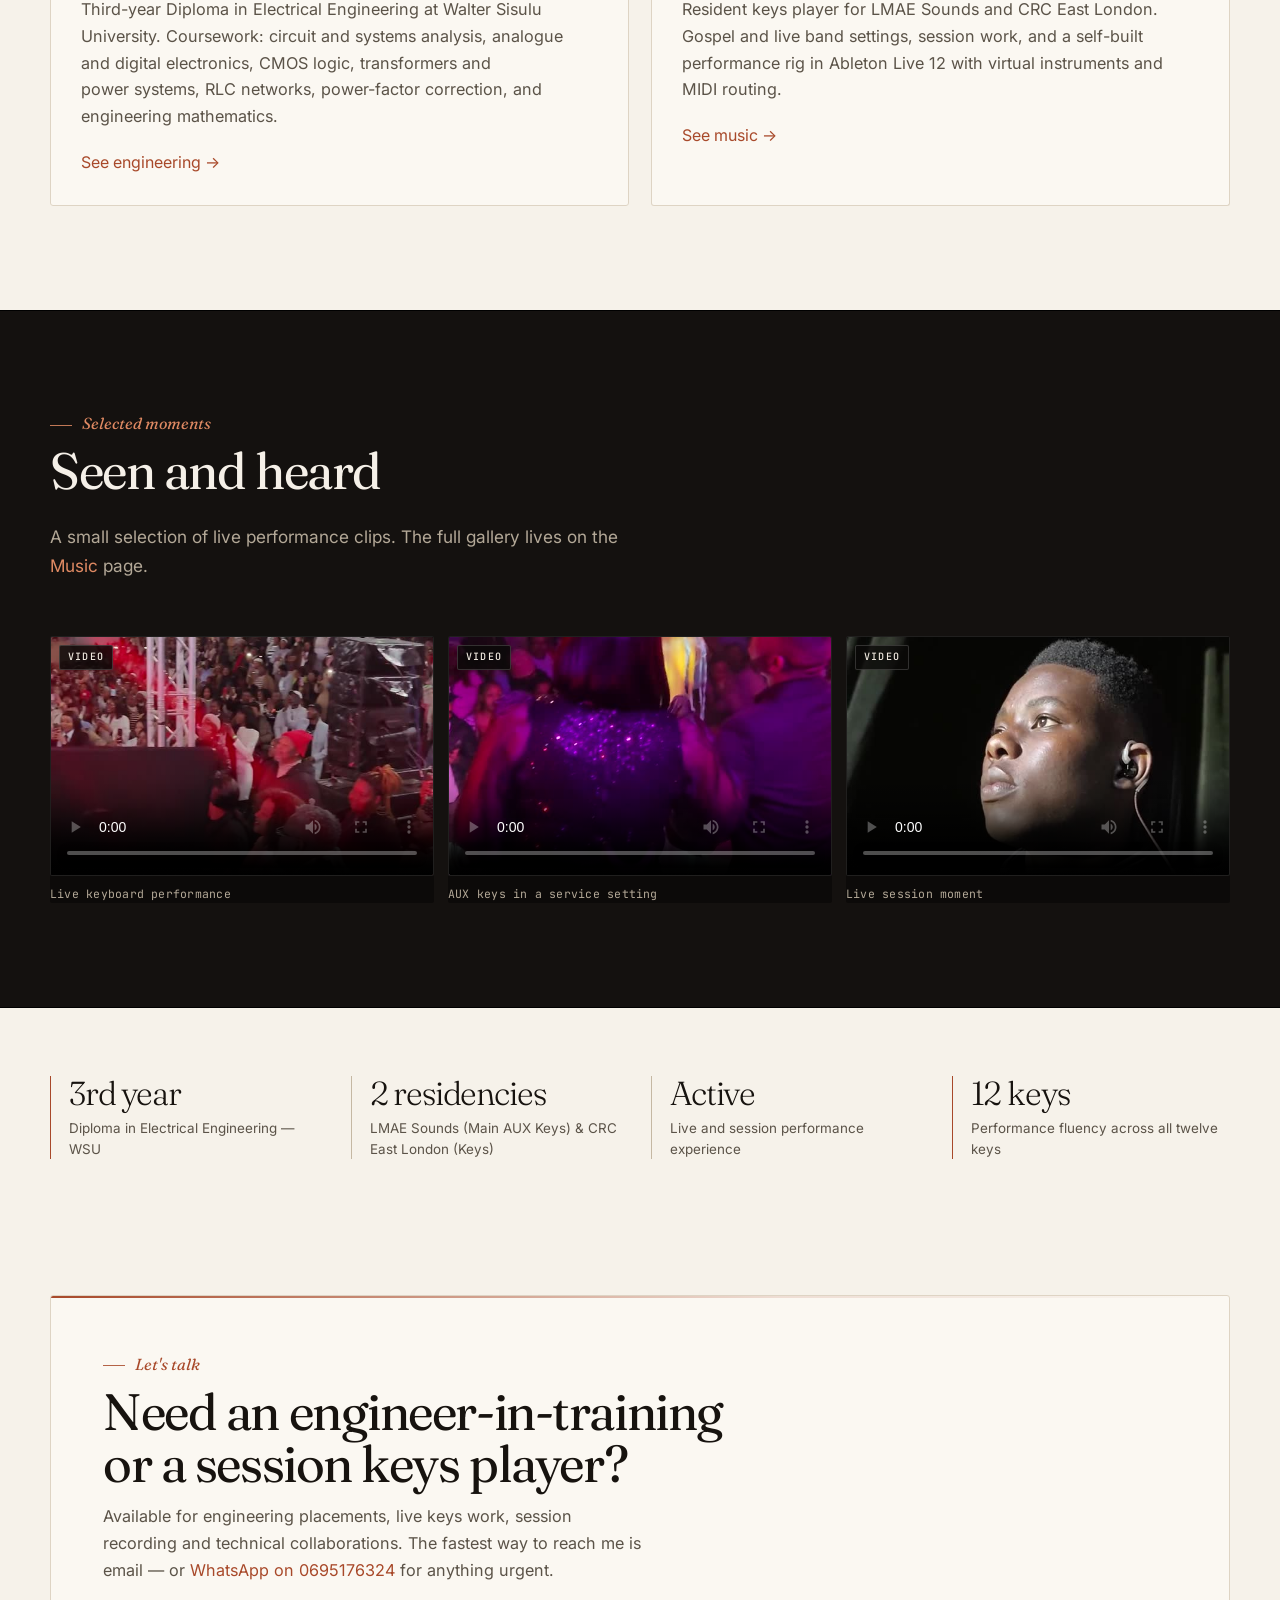
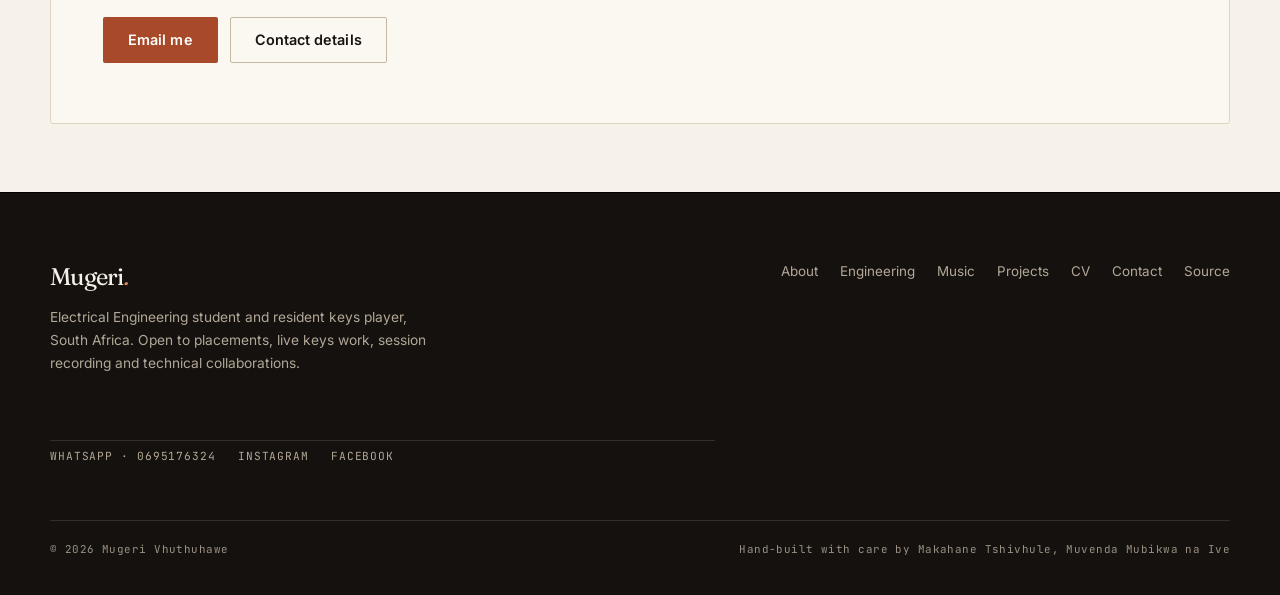
==== commit 4aaafe30: "Footer: replace build credit with hand-built by Makahane Tshivhule, Muvenda Mubikwa na Ive" ====
--- a/index.html
+++ b/index.html
@@ -234,7 +234,7 @@
       </div>
       <div class="footer-colophon">
         <span>&copy; <span data-year>2026</span> Mugeri Vhuthuhawe</span>
-        <span>Built by hand &middot; HTML, CSS, a little JS</span>
+        <span>Hand-built with care by Makahane Tshivhule, Muvenda Mubikwa na Ive</span>
       </div>
     </div>
   </footer>
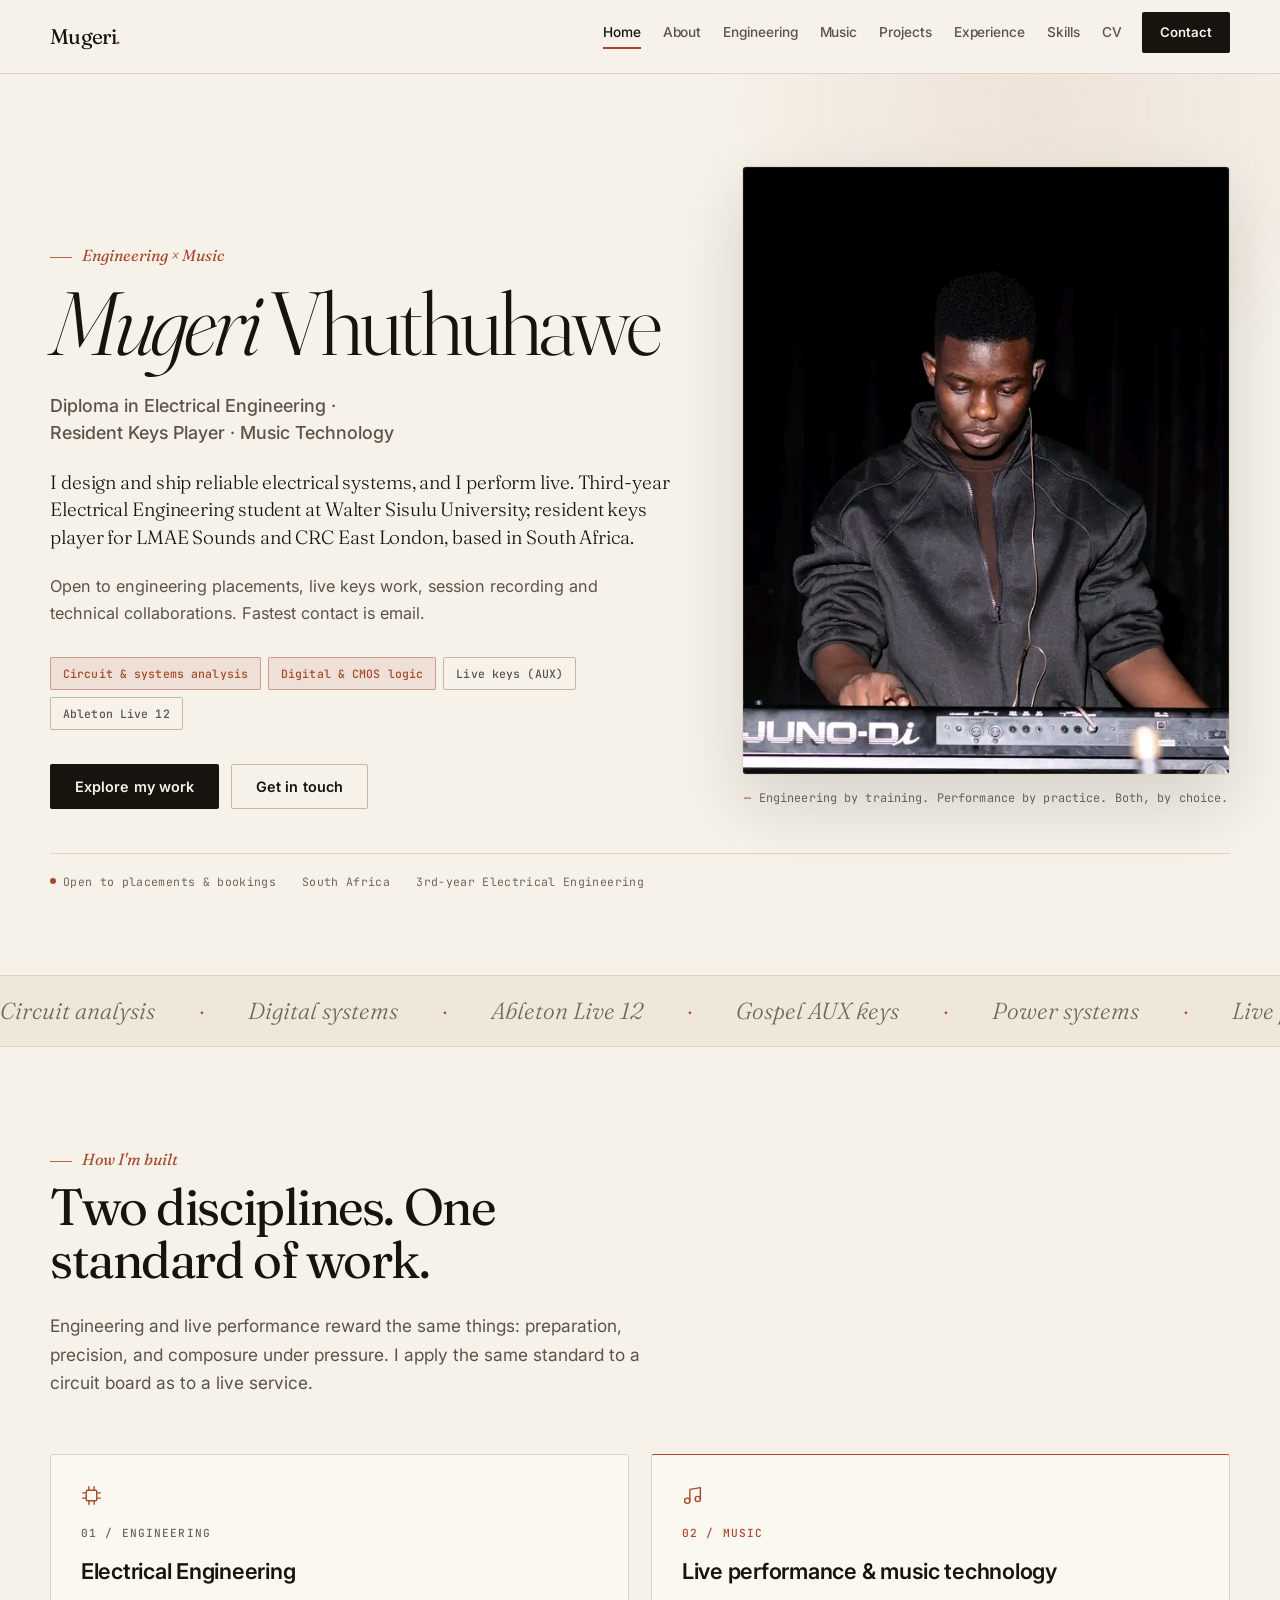
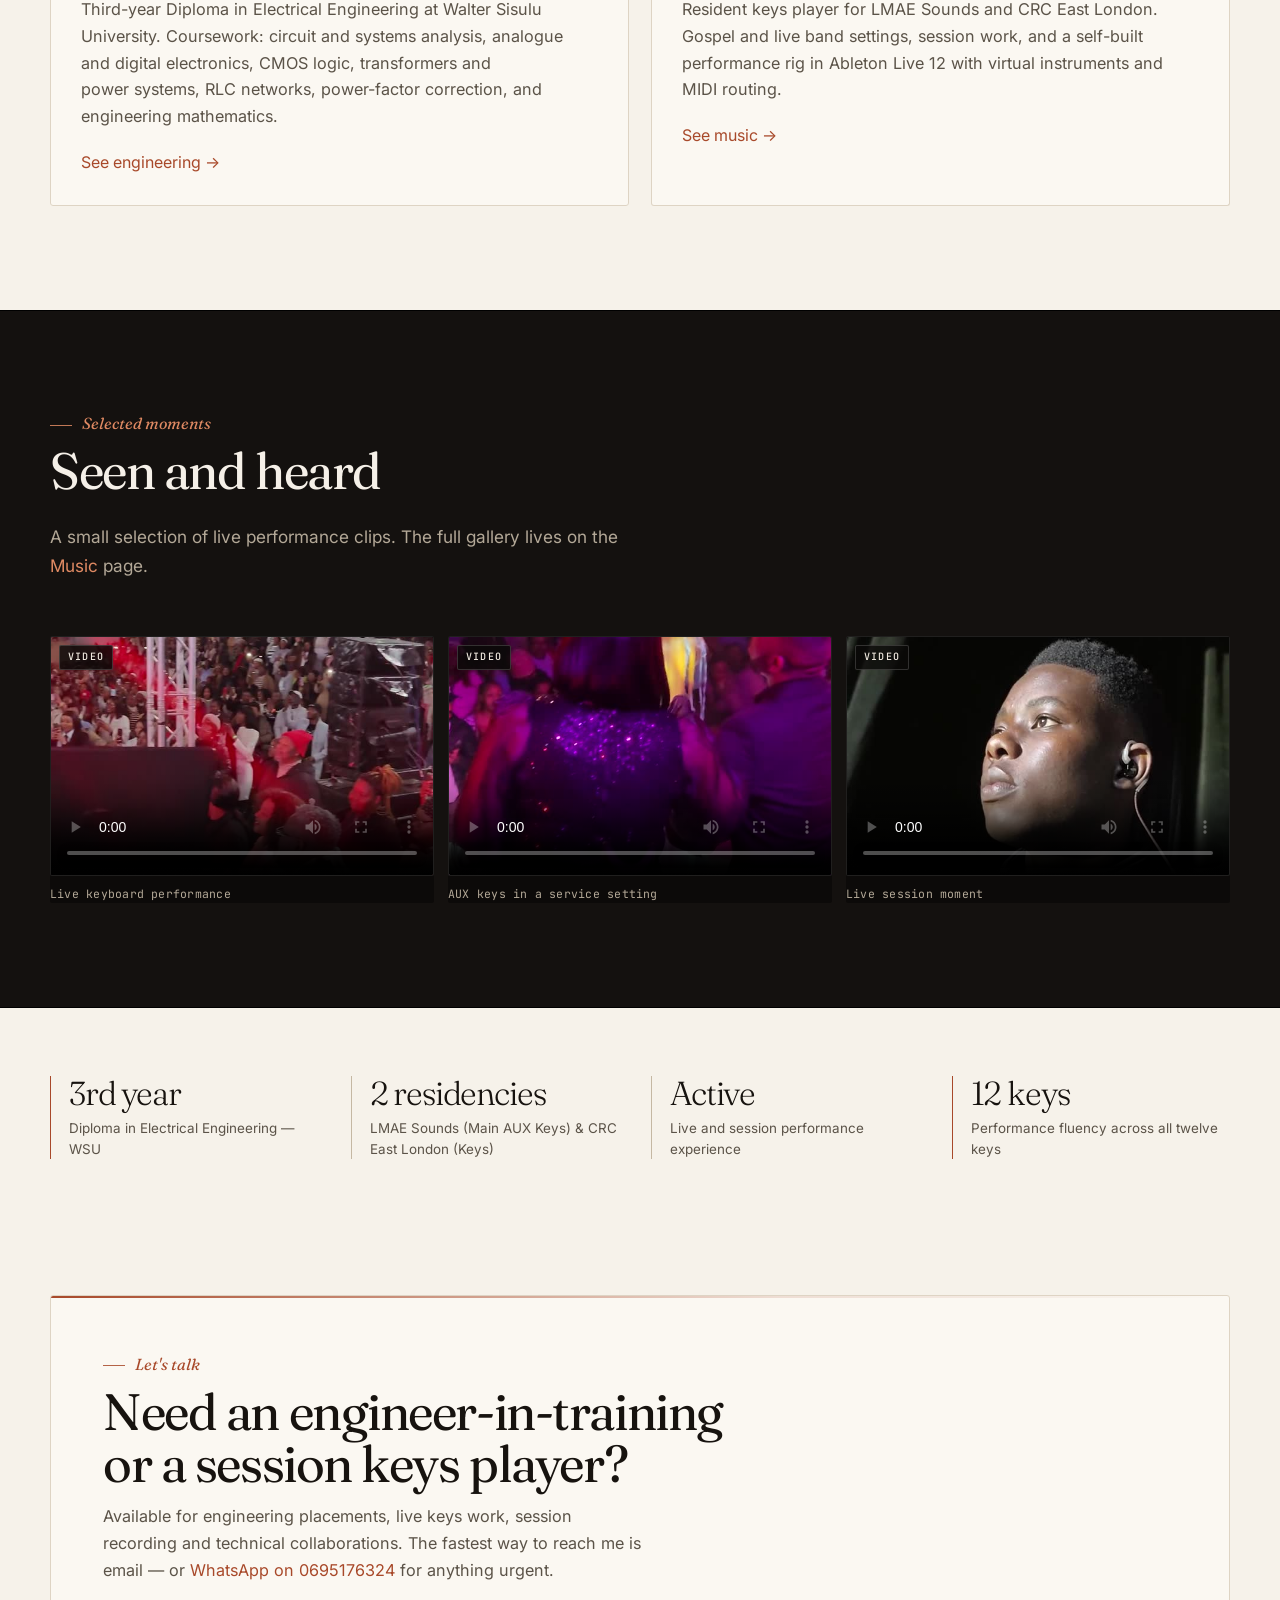
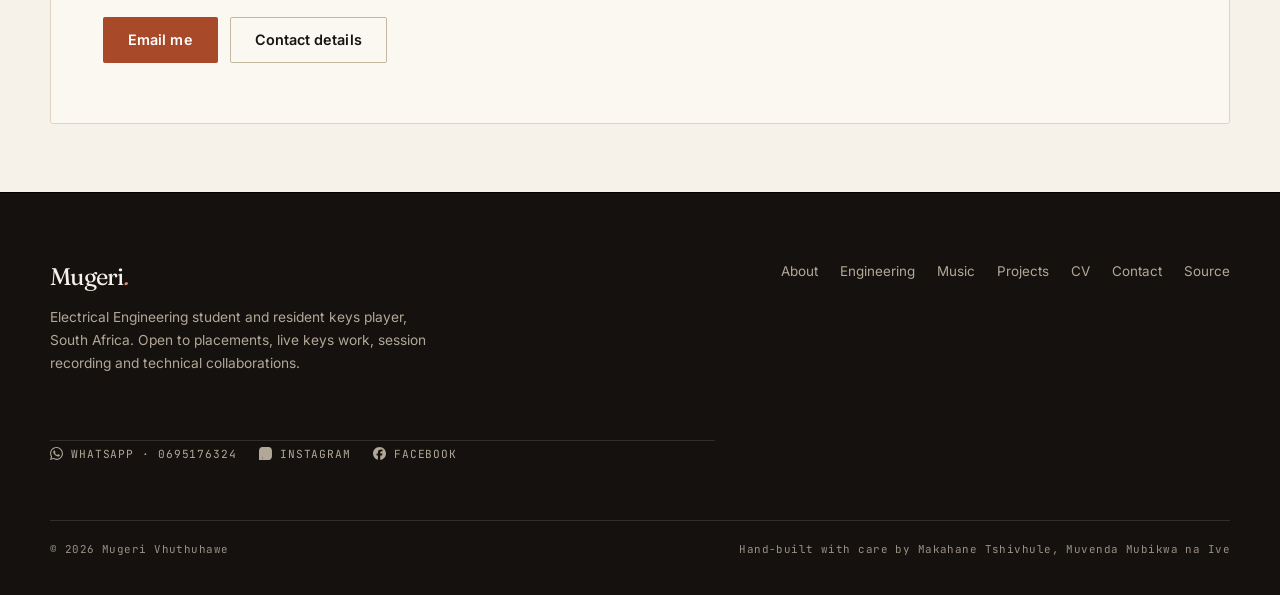
==== commit 2a4de823: "Footer: add WhatsApp and Instagram icons to social links" ====
--- a/index.html
+++ b/index.html
@@ -10,7 +10,7 @@
   <link href="https://fonts.googleapis.com/css2?family=Fraunces:ital,opsz,wght@0,9..144,300..700;1,9..144,300..700&family=Inter:wght@400;500;600;700&family=JetBrains+Mono:wght@400;500&display=swap" rel="stylesheet">
   <link rel="icon" type="image/svg+xml" href="favicon.svg">
   <link rel="preload" as="image" href="assets/images/img-01.jpg">
-  <link rel="stylesheet" href="css/styles.css?v=8">
+  <link rel="stylesheet" href="css/styles.css?v=9">
   <script src="js/main.js" defer></script>
 <link rel="canonical" href="https://mugerivhuthu360-ship-it.github.io/mugeri-portfolio/">
 <meta property="og:site_name" content="Mugeri Vhuthuhawe">
@@ -227,9 +227,24 @@
           <li><a href="https://github.com/mugerivhuthu360-ship-it/mugeri-portfolio" target="_blank" rel="noopener">Source</a></li>
         </ul>
         <ul class="footer-social">
-          <li><a href="https://wa.me/27695176324" target="_blank" rel="noopener">WhatsApp &middot; 0695176324</a></li>
-          <li><a href="https://www.instagram.com/vhuthu125?evlk=aXI0amQ4MGhwamt3" target="_blank" rel="noopener">Instagram</a></li>
-          <li><a href="https://www.facebook.com/IG.Manp11" target="_blank" rel="noopener">Facebook</a></li>
+          <li>
+            <a href="https://wa.me/27695176324" target="_blank" rel="noopener">
+              <svg class="social-icon" viewBox="0 0 24 24" width="13" height="13" fill="currentColor" role="img" aria-hidden="true"><title>WhatsApp</title><path d="M17.472 14.382c-.297-.149-1.758-.867-2.03-.967-.273-.099-.471-.148-.67.15-.197.297-.767.966-.94 1.164-.173.199-.347.223-.644.075-.297-.15-1.255-.463-2.39-1.475-.883-.788-1.48-1.761-1.653-2.059-.173-.297-.018-.458.13-.606.134-.133.298-.347.446-.52.149-.174.198-.298.298-.497.099-.198.05-.371-.025-.52-.075-.149-.669-1.612-.916-2.207-.242-.579-.487-.5-.669-.51-.173-.008-.371-.01-.57-.01-.198 0-.52.074-.792.372-.272.297-1.04 1.016-1.04 2.479 0 1.462 1.065 2.875 1.213 3.074.149.198 2.096 3.2 5.077 4.487.709.306 1.262.489 1.694.625.712.227 1.36.195 1.871.118.571-.085 1.758-.719 2.006-1.413.248-.694.248-1.289.173-1.413-.074-.124-.272-.198-.57-.347m-5.421 7.403h-.004a9.87 9.87 0 01-5.031-1.378l-.361-.214-3.741.982.998-3.648-.235-.374a9.86 9.86 0 01-1.51-5.26c.001-5.45 4.436-9.884 9.888-9.884 2.64 0 5.122 1.03 6.988 2.898a9.825 9.825 0 012.893 6.994c-.003 5.45-4.437 9.884-9.885 9.884m8.413-18.297A11.815 11.815 0 0012.05 0C5.495 0 .16 5.335.157 11.892c0 2.096.547 4.142 1.588 5.945L.057 24l6.305-1.654a11.882 11.882 0 005.683 1.448h.005c6.554 0 11.89-5.335 11.893-11.893a11.821 11.821 0 00-3.48-8.413Z"/></svg>
+              WhatsApp &middot; 0695176324
+            </a>
+          </li>
+          <li>
+            <a href="https://www.instagram.com/vhuthu125?evlk=aXI0amQ4MGhwamt3" target="_blank" rel="noopener">
+              <svg class="social-icon" viewBox="0 0 24 24" width="13" height="13" fill="currentColor" role="img" aria-hidden="true"><title>Instagram</title><path d="M7.0301.084c-1.2768.0602-2.1487.264-2.911.5634-.7888.3075-1.4575.72-2.1228 1.3877-.6652.6677-1.075 1.3368-1.3802 2.127-.2954.7638-.4956 1.6365-.552 2.914-.0564 1.2775-.0689 1.6882-.0626 4.947.0062 3.2586.0206 3.6671.0825 4.9473.061 1.2765.264 2.1482.5635 2.9107.308.7889.72 1.4573 1.388 2.1228.6679.6655 1.3365 1.0743 2.1285 1.38.7632.295 1.6361.4961 2.9134.552 1.2773.056 1.6884.069 4.9462.0627 3.2578-.0062 3.668-.0207 4.9478-.0814 1.28-.0607 2.147-.2652 2.9098-.5633.7889-.3086 1.4578-.72 2.1228-1.3881.665-.6682 1.0745-1.3378 1.3795-2.1284.2957-.7632.4966-1.636.552-2.9124.056-1.2809.0692-1.6898.063-4.948-.0063-3.2583-.021-3.6668-.0817-4.9465-.0607-1.2797-.264-2.1487-.5633-2.9117-.3084-.7889-.72-1.4568-1.3876-2.1228C21.2982 1.33 20.628.9208 19.8378.6165 19.074.321 18.2017.1197 16.9244.0645 15.6471.0093 15.236-.005 11.977.0014 8.718.0076 8.31.0215 7.0301.0839m.1402 21.6932c-1.17-.0509-1.8053-.2453-2.2287-.408-.5606-.216-.96-.4771-1.3819-.895-.422-.4178-.6811-.8186-.9-1.378-.1644-.4234-.3624-1.058-.4171-2.228-.0595-1.2645-.072-1.6442-.079-4.848-4.848.007-3.2037.0053-3.5835.0607-4.848.05-1.169.2456-1.8053.408-2.2282.216-.5613.4762-.96.895-1.3816.4188-.4217.8184-.6814 1.3783-.9003.423-.1651 1.0575-.3614 2.227-.4171 1.2655-.06 1.6447-.072 4.848-.079 3.2033-.007 3.5835.005 4.8495.0608 1.169.0508 1.8053.2445 2.228.408.5608.216.96.4754 1.3816.895.4217.4194.6816.8176.9005 1.3787.1653.4217.3617 1.056.4169 2.2263.0602 1.2655.0739 1.645.0796 4.848.0058 3.203-.0055 3.5834-.061 4.848-.051 1.17-.245 1.8055-.408 2.2294-.216.5604-.4763.96-.8954 1.3814-.419.4215-.8181.6811-1.3783.9-.4224.1649-1.0577.3617-2.2262.4174-1.2656.0595-1.6448.072-4.8493.079-3.2045.007-3.5825-.006-4.848-.0608M16.953 5.5864A1.44 1.44 0 1 0 18.39 4.144a1.44 1.44 0 0 0-1.437 1.4424M5.8385 12.012c.0067 3.4032 2.7706 6.1557 6.173 6.1493 3.4026-.0065 6.157-2.7701 6.1506-6.1733-.0065-3.4032-2.771-6.1565-6.174-6.1498-3.403.0067-6.156 2.771-6.1496 6.1738M8 12.0077a4 4 0 1 1 4.008 3.9921A3.9996 3.9996 0 0 1 8 12.0077"/></svg>
+              Instagram
+            </a>
+          </li>
+          <li>
+            <a href="https://www.facebook.com/IG.Manp11" target="_blank" rel="noopener">
+              <svg class="social-icon" viewBox="0 0 24 24" width="13" height="13" fill="currentColor" role="img" aria-hidden="true"><title>Facebook</title><path d="M9.101 23.691v-7.98H6.627v-3.667h2.474v-1.58c0-4.085 1.848-5.978 5.858-5.978.401 0 .955.042 1.468.103a8.68 8.68 0 0 1 1.141.195v3.325a8.623 8.623 0 0 0-.653-.036 26.805 26.805 0 0 0-.733-.009c-.707 0-1.259.096-1.675.309a1.686 1.686 0 0 0-.679.622c-.258.42-.374.995-.374 1.752v1.297h3.919l-.386 2.103-.287 1.564h-3.246v8.245C19.396 23.238 24 18.179 24 12.044c0-6.627-5.373-12-12-12s-12 5.373-12 12c0 5.628 3.874 10.35 9.101 11.647Z"/></svg>
+              Facebook
+            </a>
+          </li>
         </ul>
       </div>
       <div class="footer-colophon">
--- a/css/styles.css
+++ b/css/styles.css
@@ -834,8 +834,12 @@
   letter-spacing: 0.08em;
   text-transform: uppercase;
   color: var(--stage-muted);
+  display: inline-flex;
+  align-items: center;
+  gap: 8px;
 }
 .footer-social a:hover { color: var(--on-stage); text-decoration: none; }
+.footer-social .social-icon { width: 13px; height: 13px; flex: none; }
 .footer-colophon {
   font-family: var(--font-mono);
   font-size: 0.68rem;
